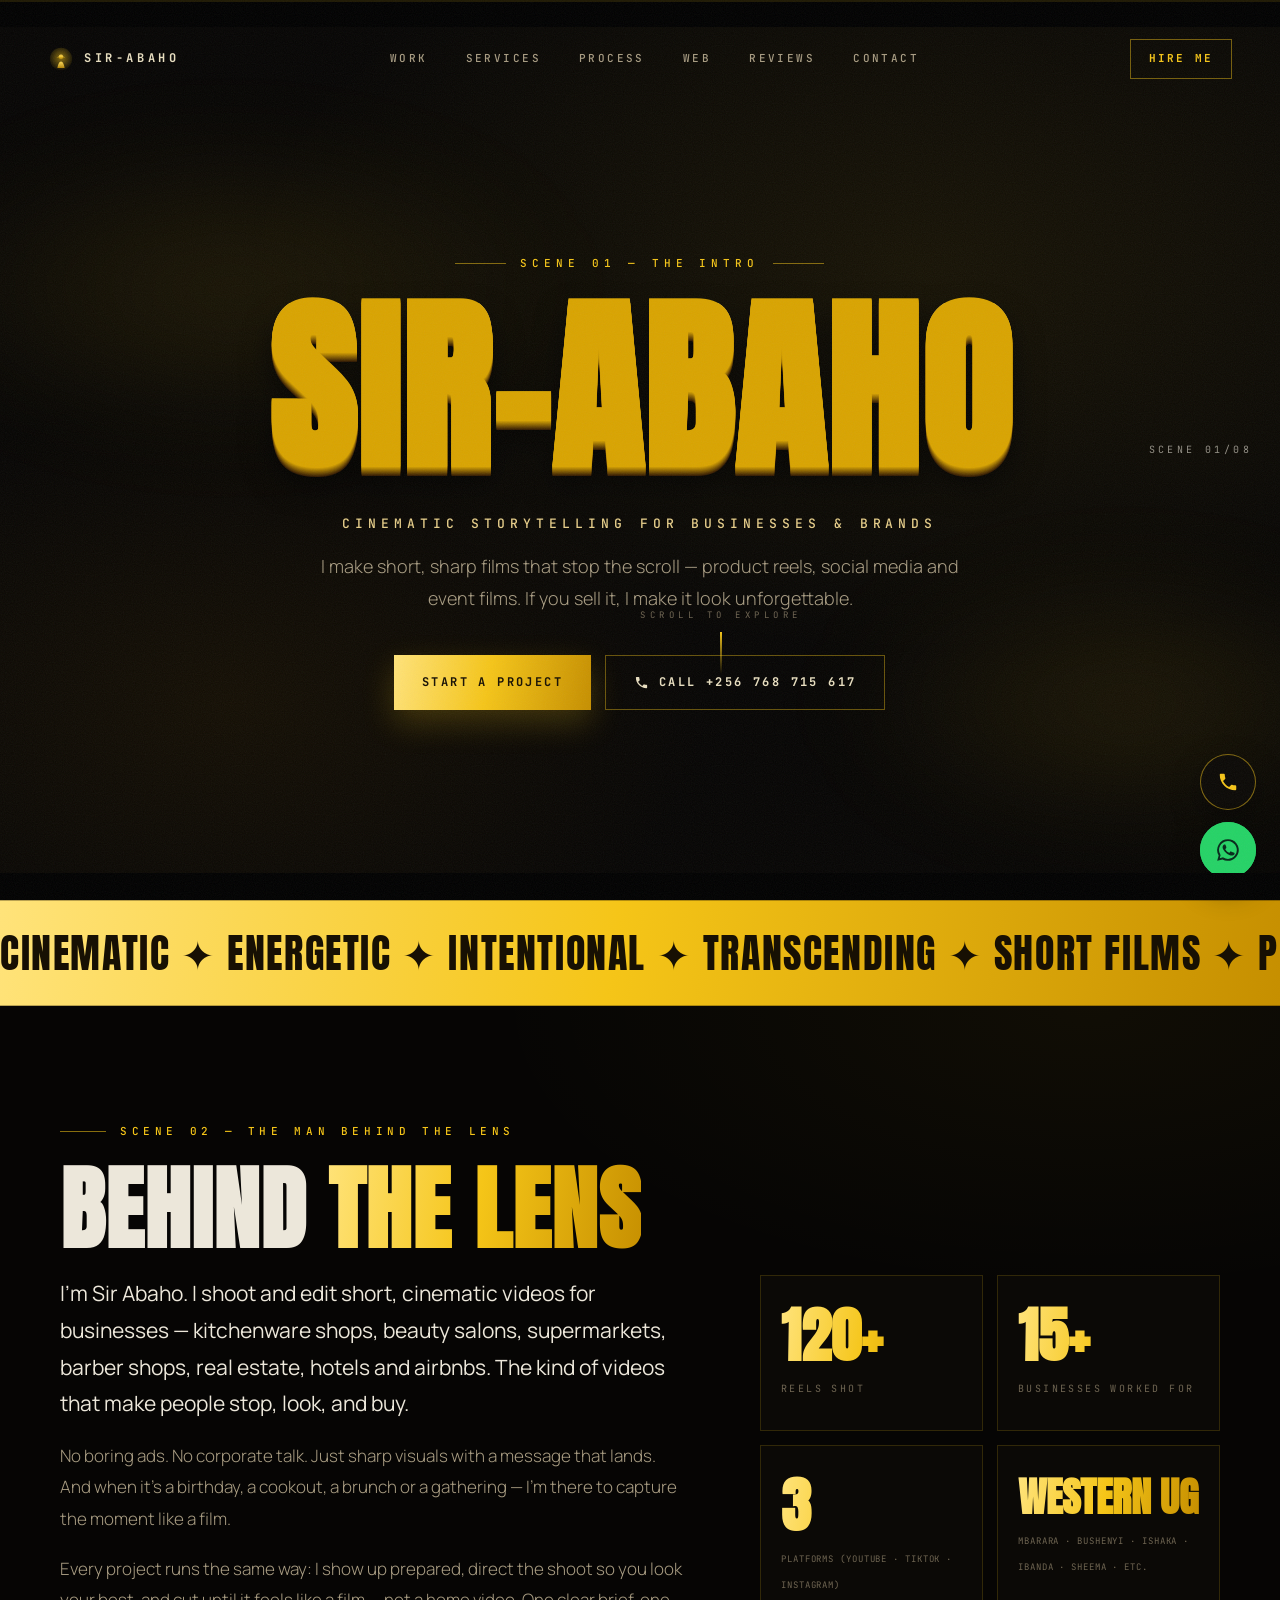
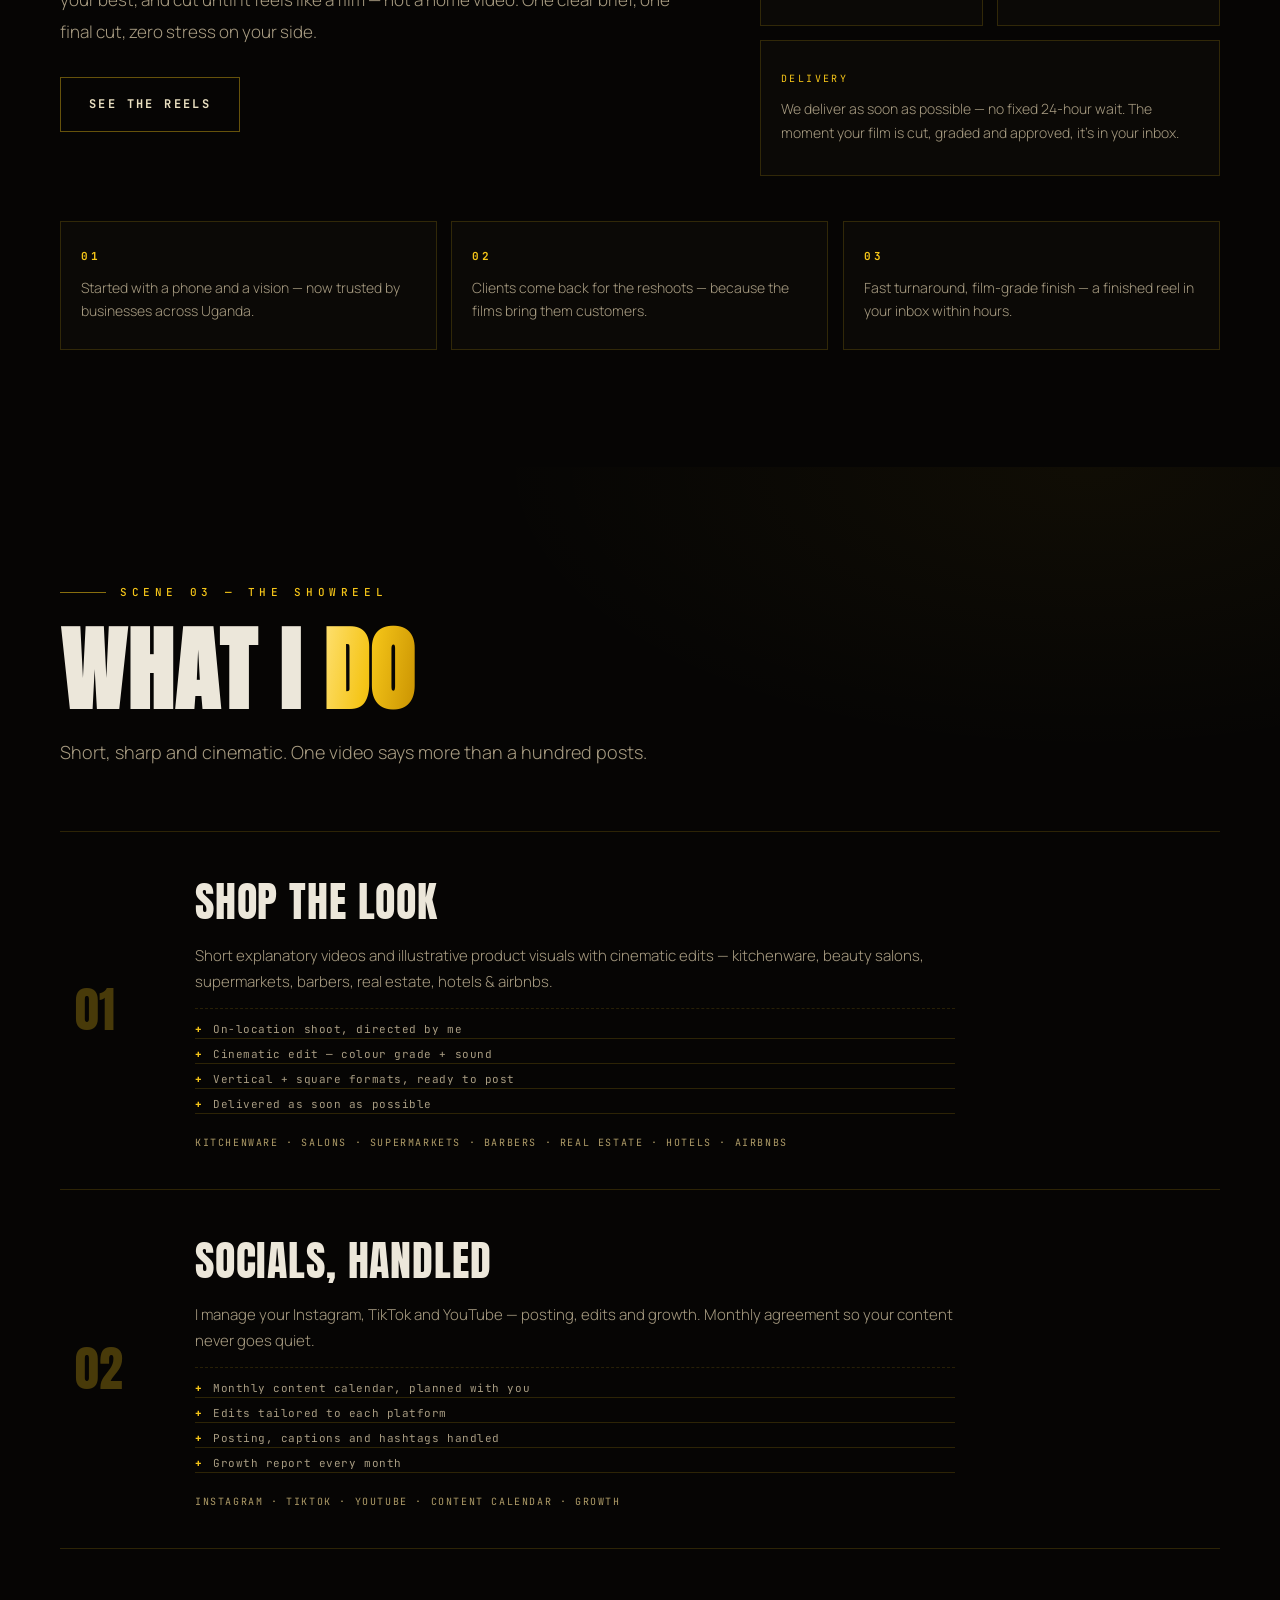
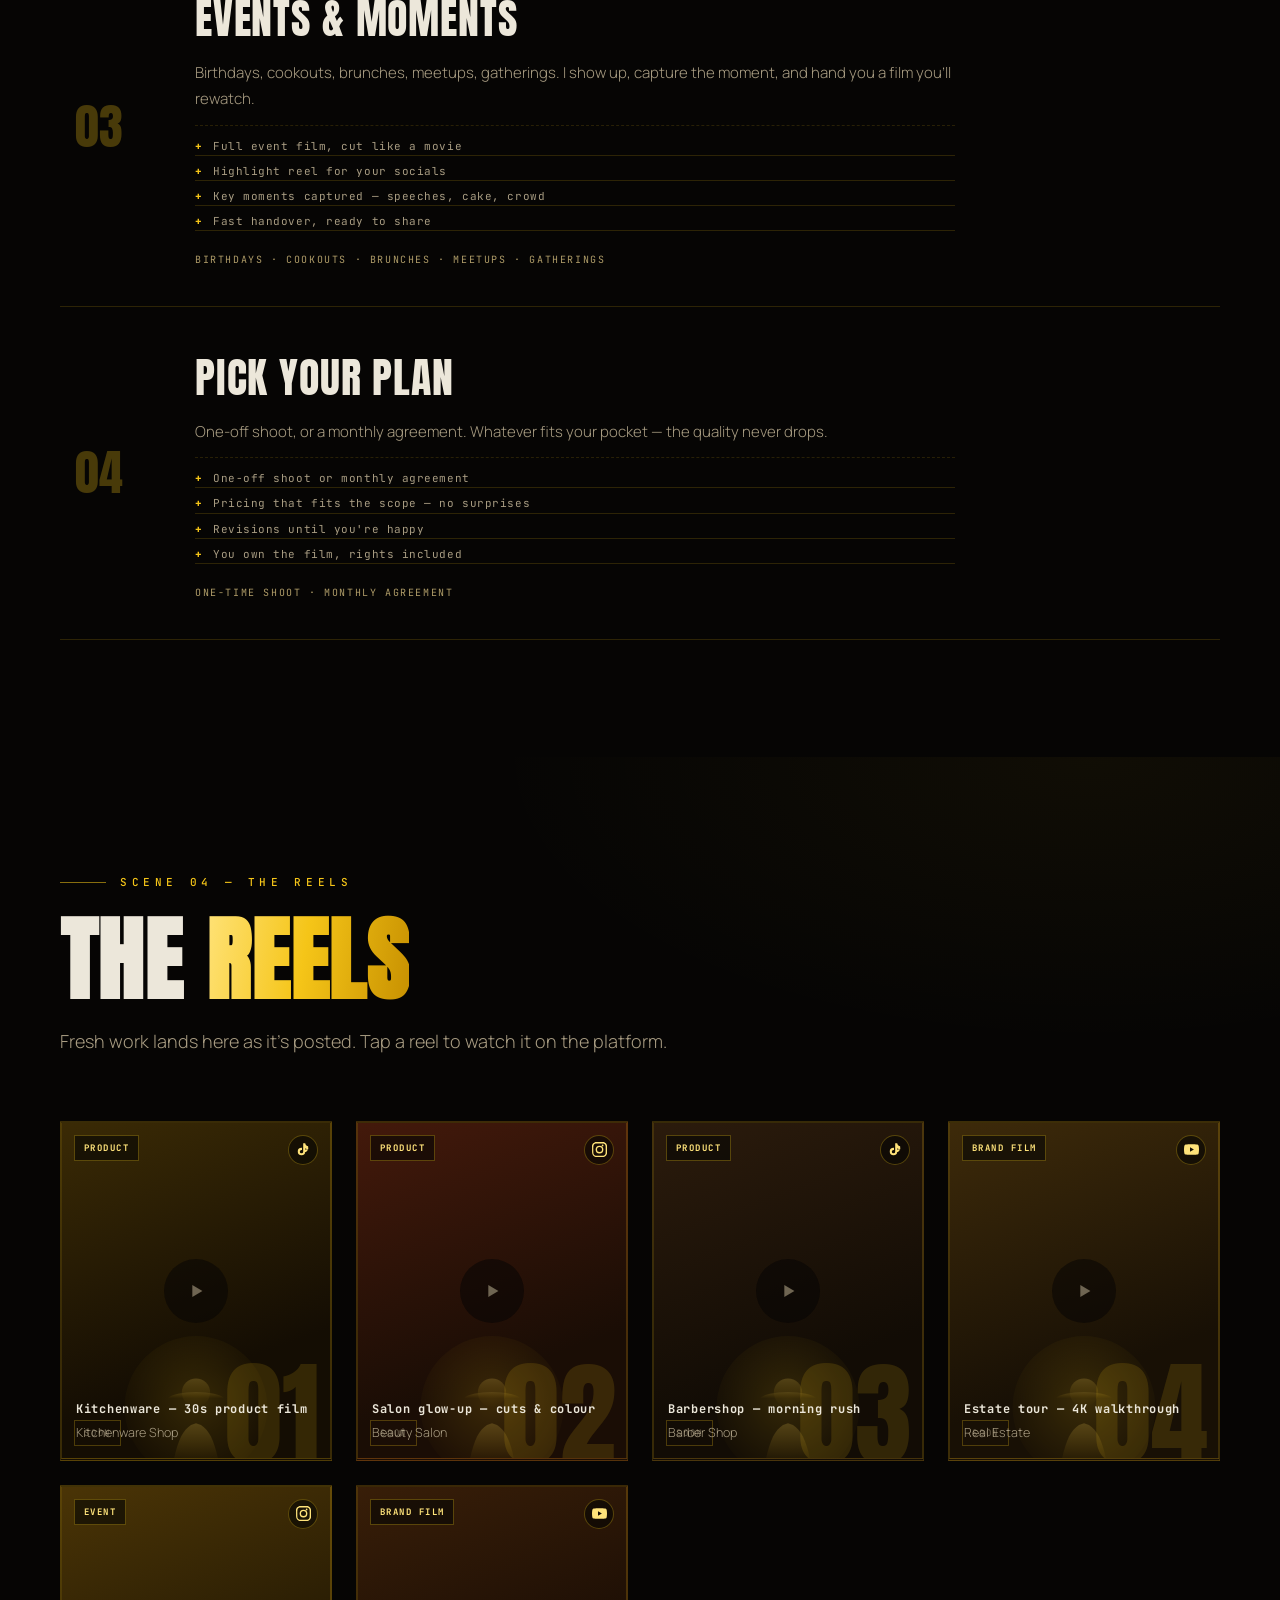
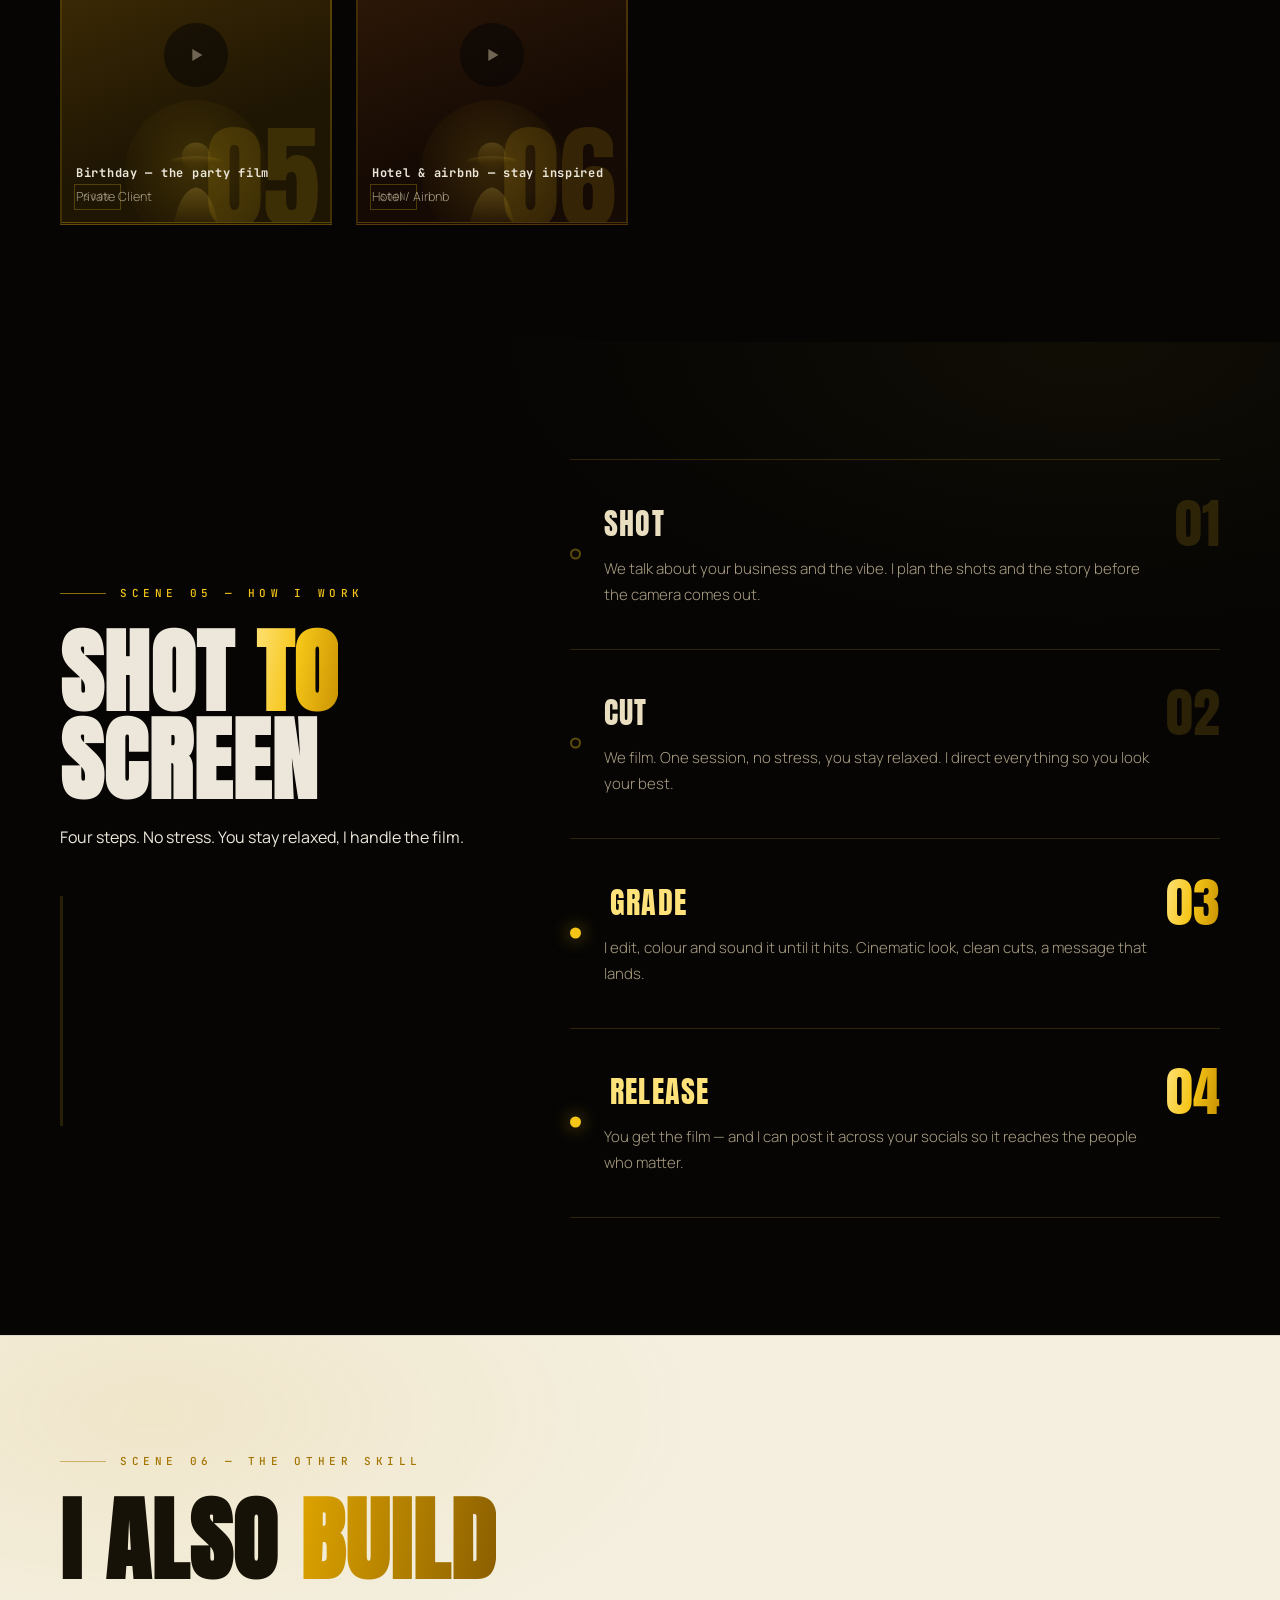
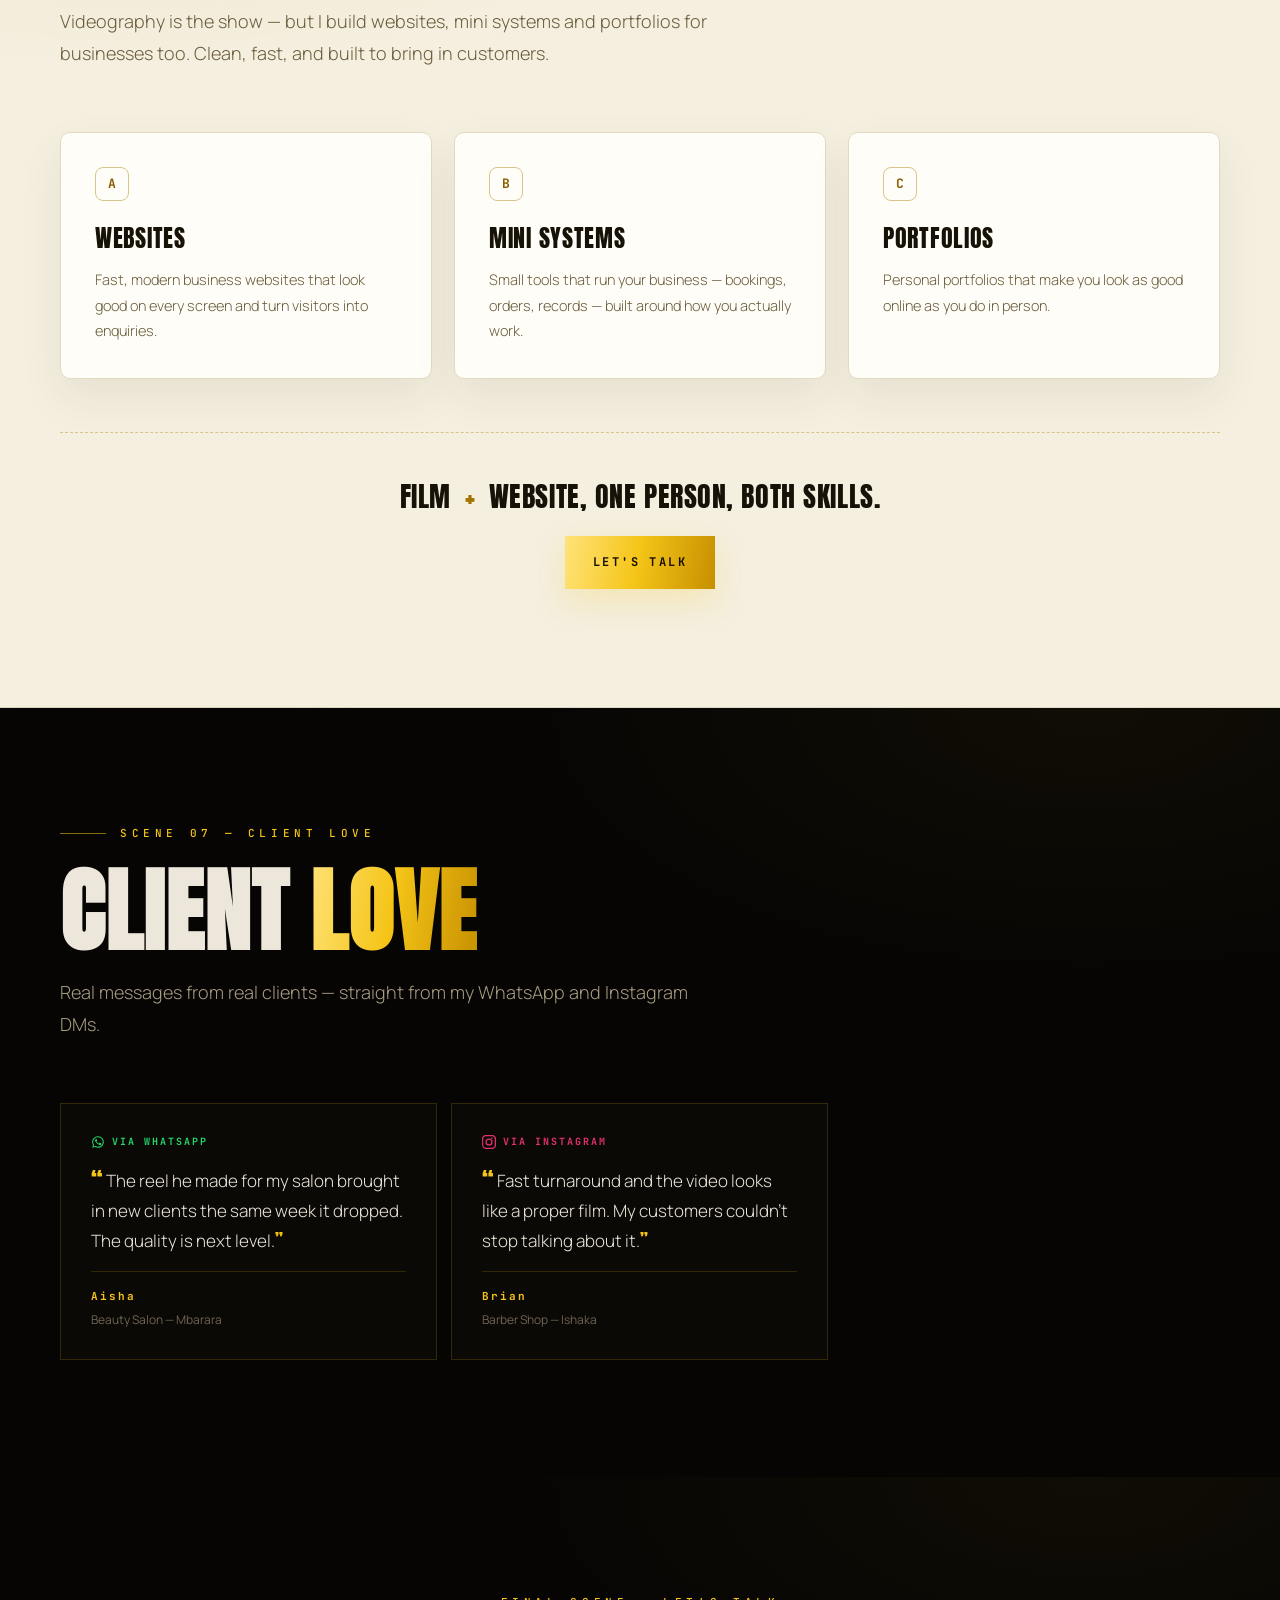
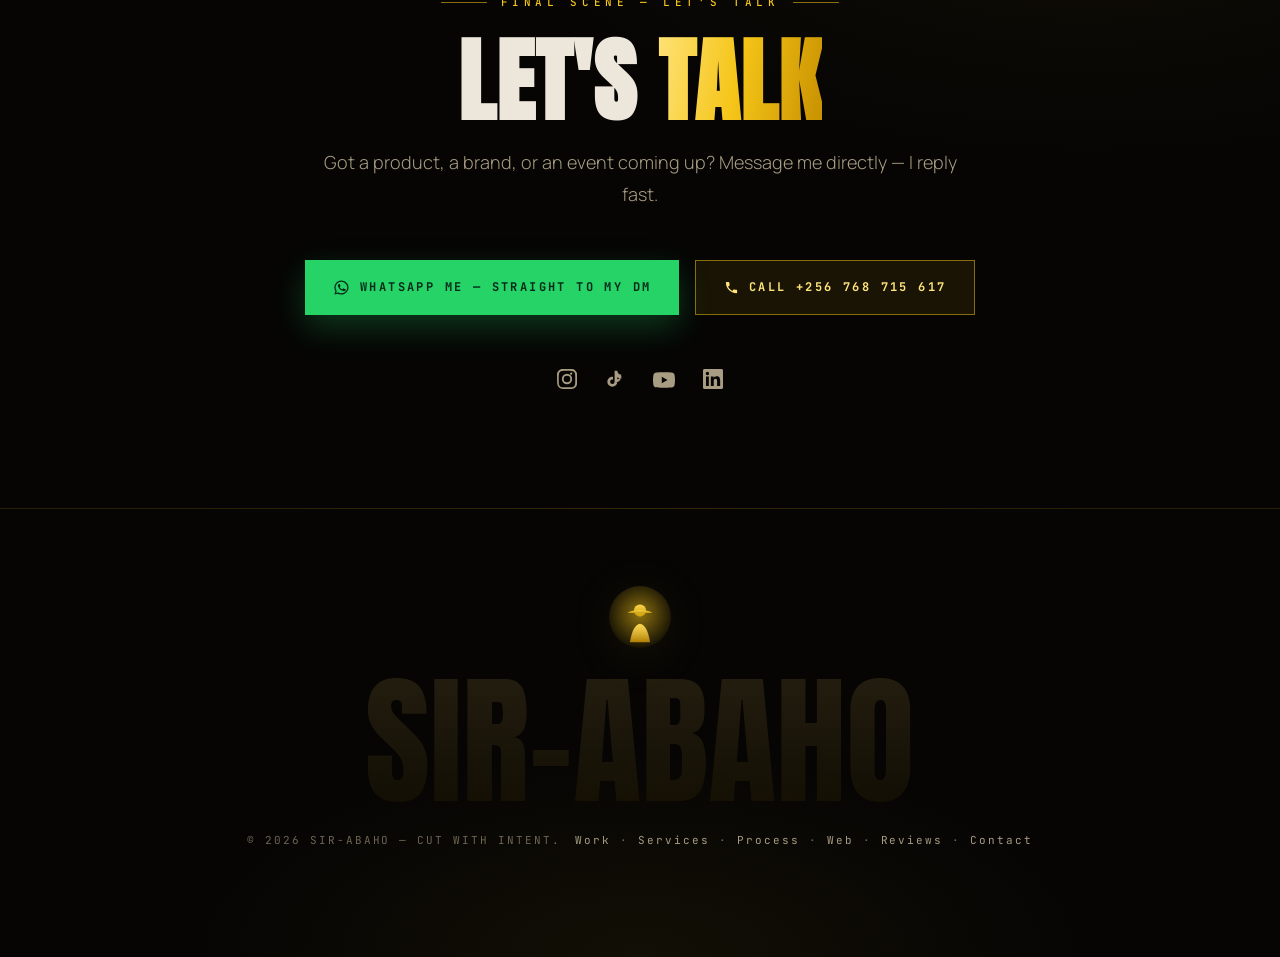
==== index.html @ b6ffa192 "Initial commit: Sir Abaho videographer portfolio" ====
<!DOCTYPE html>
<html lang="en" class="no-js">
<head>
  <meta charset="UTF-8" />
  <meta name="viewport" content="width=device-width, initial-scale=1.0" />
  <title>SIR-ABAHO — Cinematic Videographer</title>
  <meta name="description" content="Sir Abaho — cinematic videographer. Short, sharp films and product reels for businesses, plus event coverage. Instagram, TikTok & YouTube. Uganda." />
  <link rel="icon" href="data:image/svg+xml,%3Csvg xmlns='http://www.w3.org/2000/svg' viewBox='0 0 64 64'%3E%3Cdefs%3E%3ClinearGradient id='g' x1='0' y1='0' x2='0' y2='1'%3E%3Cstop offset='0' stop-color='%23ffe37a'/%3E%3Cstop offset='1' stop-color='%23a37400'/%3E%3C/linearGradient%3E%3CradialGradient id='f' cx='.5' cy='.45' r='.6'%3E%3Cstop offset='0' stop-color='%23f5c518' stop-opacity='.55'/%3E%3Cstop offset='1' stop-color='%23f5c518' stop-opacity='0'/%3E%3C/radialGradient%3E%3C/defs%3E%3Crect width='64' height='64' fill='%23060504'/%3E%3Cg transform='scale(.32)'%3E%3Cg fill='url(%23g)'%3E%3Cpath d='M72 170c5-28 11-42 22-49l6-2 6 2c11 7 17 21 22 49z'/%3E%3Ccircle cx='100' cy='82' r='17'/%3E%3Cpath d='M66 89a35 10 0 0 1 68 0z'/%3E%3C/g%3E%3Ccircle cx='100' cy='100' r='86' fill='url(%23f)'/%3E%3Ctext x='100' y='150' text-anchor='middle' font-family='JetBrains Mono, monospace' font-size='17' letter-spacing='4' fill='%23f5c518'%3ESA%3C/text%3E%3C/g%3E%3C/svg%3E" />

  <!-- Fonts: Anton (display) · Manrope (body) · JetBrains Mono (slate labels) -->
  <link rel="preconnect" href="https://fonts.googleapis.com" />
  <link rel="preconnect" href="https://fonts.gstatic.com" crossorigin />
  <link href="https://fonts.googleapis.com/css2?family=Anton&family=JetBrains+Mono:wght@400;500;700&family=Manrope:wght@300;400;500;600;700;800&display=swap" rel="stylesheet" />

  <link rel="stylesheet" href="css/style.css" />
</head>
<body id="top">

  <a class="skip-link" href="#work">Skip to the reels</a>

  <!-- Film grain overlay -->
  <div class="grain" aria-hidden="true"></div>

  <!-- Cinema letterbox -->
  <div class="letterbox letterbox--top" aria-hidden="true"></div>
  <div class="letterbox letterbox--bottom" aria-hidden="true"></div>

  <!-- Scroll progress -->
  <div class="progress" aria-hidden="true"><i></i></div>

  <!-- Scene counter -->
  <div class="scene-counter" aria-hidden="true">SCENE 01/08</div>

  <!-- ============ PRELOADER ============ -->
  <div class="preloader" id="preloader" aria-hidden="true">
    <div class="preloader__mark">
      <!-- FOG CIRCLE mark — figure + fog halo + SA monogram -->
      <svg viewBox="0 0 200 200" width="64" height="64" aria-hidden="true">
        <defs>
          <linearGradient id="pl-g" x1="0" y1="0" x2="0" y2="1">
            <stop offset="0" stop-color="#ffe37a"/><stop offset="1" stop-color="#a37400"/>
          </linearGradient>
          <radialGradient id="pl-f" cx=".5" cy=".45" r=".6">
            <stop offset="0" stop-color="#f5c518" stop-opacity=".55"/><stop offset="1" stop-color="#f5c518" stop-opacity="0"/>
          </radialGradient>
        </defs>
        <g fill="url(#pl-g)">
          <path d="M72 170c5-28 11-42 22-49l6-2 6 2c11 7 17 21 22 49z"/>
          <circle cx="100" cy="82" r="17"/>
          <path d="M66 89a35 10 0 0 1 68 0z"/>
        </g>
        <circle cx="100" cy="100" r="86" fill="url(#pl-f)"/>
        <text x="100" y="150" text-anchor="middle" font-family="JetBrains Mono, monospace" font-size="17" letter-spacing="4" fill="#f5c518">SA</text>
      </svg>
    </div>
    <div class="preloader__name">SIR-ABAHO</div>
    <div class="preloader__count"><span id="preCount">0</span>%</div>
    <div class="preloader__bar"><i></i></div>
  </div>

  <!-- ============ NAV ============ -->
  <header class="nav" id="nav">
    <a class="nav__mark" href="#top" aria-label="Sir Abaho — back to top">
      <svg viewBox="0 0 200 200" width="30" height="30" aria-hidden="true">
        <defs>
          <linearGradient id="nv-g" x1="0" y1="0" x2="0" y2="1">
            <stop offset="0" stop-color="#ffe37a"/><stop offset="1" stop-color="#a37400"/>
          </linearGradient>
          <radialGradient id="nv-f" cx=".5" cy=".45" r=".6">
            <stop offset="0" stop-color="#f5c518" stop-opacity=".55"/><stop offset="1" stop-color="#f5c518" stop-opacity="0"/>
          </radialGradient>
        </defs>
        <g fill="url(#nv-g)">
          <path d="M72 170c5-28 11-42 22-49l6-2 6 2c11 7 17 21 22 49z"/>
          <circle cx="100" cy="82" r="17"/>
          <path d="M66 89a35 10 0 0 1 68 0z"/>
        </g>
        <circle cx="100" cy="100" r="86" fill="url(#nv-f)"/>
      </svg>
      <span>SIR-ABAHO</span>
    </a>
    <nav class="nav__links" aria-label="Primary">
      <a href="#work">Work</a>
      <a href="#services">Services</a>
      <a href="#process">Process</a>
      <a href="#web">Web</a>
      <a href="#reviews">Reviews</a>
      <a href="#contact">Contact</a>
    </nav>
    <a class="nav__cta" href="https://wa.me/256768715617?text=Hey%20Sir%20Abaho!%20I%20saw%20your%20portfolio%20and%20I%27d%20love%20to%20talk%20about%20a%20video%20project." target="_blank" rel="noopener">Hire me</a>
    <button class="nav__burger" id="burger" aria-label="Open menu" aria-expanded="false" aria-controls="mobileMenu">
      <i></i><i></i><i></i>
    </button>
  </header>

  <!-- Mobile menu -->
  <div class="mobile-menu" id="mobileMenu" aria-hidden="true">
    <nav aria-label="Mobile">
      <a href="#work">Work</a>
      <a href="#services">Services</a>
      <a href="#process">Process</a>
      <a href="#web">Web</a>
      <a href="#reviews">Reviews</a>
      <a href="#contact">Contact</a>
    </nav>
    <div class="mobile-menu__actions">
      <a class="btn btn--wa" href="https://wa.me/256768715617?text=Hey%20Sir%20Abaho!%20I%20saw%20your%20portfolio%20and%20I%27d%20love%20to%20talk%20about%20a%20video%20project." target="_blank" rel="noopener">WhatsApp me</a>
      <a class="btn btn--call" href="tel:+256768715617">Call +256 768 715 617</a>
    </div>
  </div>

  <main>

    <!-- ============ HERO ============ -->
    <section class="hero section" id="home" data-scene="01">
      <div class="hero__fog hero__fog--1" aria-hidden="true"></div>
      <div class="hero__fog hero__fog--2" aria-hidden="true"></div>

      <div class="hero__inner">
        <div class="hero__slate reveal">SCENE 01 — THE INTRO</div>
        <div class="hero__stage" id="heroStage">
          <div class="hero__rise">
            <h1 class="hero__title" id="heroTitle" aria-label="SIR-ABAHO">
              <span class="hero__face" data-text="SIR-ABAHO">SIR-ABAHO</span>
            </h1>
          </div>
        </div>
        <p class="hero__tag reveal">CINEMATIC STORYTELLING FOR BUSINESSES &amp; BRANDS</p>
        <p class="hero__sub reveal">I make short, sharp films that stop the scroll — product reels, social media and event films. If you sell it, I make it look unforgettable.</p>
        <div class="hero__cta reveal">
          <a class="btn btn--gold" href="https://wa.me/256768715617?text=Hey%20Sir%20Abaho!%20I%20saw%20your%20portfolio%20and%20I%27d%20love%20to%20talk%20about%20a%20video%20project." target="_blank" rel="noopener">Start a project</a>
          <a class="btn btn--ghost" href="tel:+256768715617">
            <svg viewBox="0 0 24 24" width="15" height="15" aria-hidden="true"><path fill="currentColor" d="M6.6 10.8c1.4 2.8 3.8 5.1 6.6 6.6l2.2-2.2c.3-.3.7-.4 1-.2 1.1.4 2.3.6 3.6.6.6 0 1 .4 1 1V20c0 .6-.4 1-1 1C10.6 21 3 13.4 3 4c0-.6.4-1 1-1h3.5c.6 0 1 .4 1 1 0 1.2.2 2.4.6 3.6.1.3 0 .7-.2 1z"/></svg>
            Call +256 768 715 617
          </a>
        </div>
        <div class="hero__scroll reveal" aria-hidden="true">
          <span>SCROLL TO EXPLORE</span><i></i>
        </div>
      </div>
    </section>

    <!-- ============ MARQUEE ============ -->
    <div class="marquee" aria-hidden="true">
      <div class="marquee__track">
        <span>CINEMATIC&nbsp;✦&nbsp;ENERGETIC&nbsp;✦&nbsp;INTENTIONAL&nbsp;✦&nbsp;TRANSCENDING&nbsp;✦&nbsp;SHORT&nbsp;FILMS&nbsp;✦&nbsp;PRODUCT&nbsp;REELS&nbsp;✦&nbsp;EVENT&nbsp;COVERAGE&nbsp;✦&nbsp;</span>
        <span>CINEMATIC&nbsp;✦&nbsp;ENERGETIC&nbsp;✦&nbsp;INTENTIONAL&nbsp;✦&nbsp;TRANSCENDING&nbsp;✦&nbsp;SHORT&nbsp;FILMS&nbsp;✦&nbsp;PRODUCT&nbsp;REELS&nbsp;✦&nbsp;EVENT&nbsp;COVERAGE&nbsp;✦&nbsp;</span>
      </div>
    </div>

    <!-- ============ ABOUT ============ -->
    <section class="about section" id="about" data-scene="02">
      <div class="wrap">
        <div class="section__meta reveal">SCENE 02 — THE MAN BEHIND THE LENS</div>
        <h2 class="section__title reveal">BEHIND <span class="grad">THE LENS</span></h2>
        <div class="about__grid">
          <div class="about__copy">
            <p class="reveal">I'm Sir Abaho. I shoot and edit short, cinematic videos for businesses — kitchenware shops, beauty salons, supermarkets, barber shops, real estate, hotels and airbnbs. The kind of videos that make people stop, look, and buy.</p>
            <p class="reveal">No boring ads. No corporate talk. Just sharp visuals with a message that lands. And when it's a birthday, a cookout, a brunch or a gathering — I'm there to capture the moment like a film.</p>
            <p class="reveal">Every project runs the same way: I show up prepared, direct the shoot so you look your best, and cut until it feels like a film — not a home video. One clear brief, one final cut, zero stress on your side.</p>
            <a class="btn btn--ghost reveal" href="#work">See the reels</a>
          </div>
          <div class="about__stats" id="statGrid"></div>
        </div>
        <!-- ACHIEVEMENTS — swap the text below for real numbers when you have them (views, years, cities, repeat clients). -->
        <ul class="about__milestones">
          <li class="reveal"><b>01</b><p>Started with a phone and a vision — now trusted by businesses across Uganda.</p></li>
          <li class="reveal"><b>02</b><p>Clients come back for the reshoots — because the films bring them customers.</p></li>
          <li class="reveal"><b>03</b><p>Fast turnaround, film-grade finish — a finished reel in your inbox within hours.</p></li>
        </ul>
      </div>
    </section>

    <!-- ============ SERVICES ============ -->
    <section class="services section" id="services" data-scene="03">
      <div class="wrap">
        <div class="section__meta reveal">SCENE 03 — THE SHOWREEL</div>
        <h2 class="section__title reveal">WHAT I <span class="grad">DO</span></h2>
        <p class="section__lead reveal">Short, sharp and cinematic. One video says more than a hundred posts.</p>

        <ol class="services__list">
          <li class="reveal">
            <a href="#work">
              <span class="svc__num">01</span>
              <div class="svc__body">
                <h3>SHOP THE LOOK</h3>
                <p>Short explanatory videos and illustrative product visuals with cinematic edits — kitchenware, beauty salons, supermarkets, barbers, real estate, hotels &amp; airbnbs.</p>
                <ul class="svc__list">
                  <li>On-location shoot, directed by me</li>
                  <li>Cinematic edit — colour grade + sound</li>
                  <li>Vertical + square formats, ready to post</li>
                  <li>Delivered as soon as possible</li>
                </ul>
                <span class="svc__tags">KITCHENWARE · SALONS · SUPERMARKETS · BARBERS · REAL ESTATE · HOTELS · AIRBNBS</span>
              </div>
              <span class="svc__arrow" aria-hidden="true">→</span>
            </a>
          </li>
          <li class="reveal">
            <a href="#contact">
              <span class="svc__num">02</span>
              <div class="svc__body">
                <h3>SOCIALS, HANDLED</h3>
                <p>I manage your Instagram, TikTok and YouTube — posting, edits and growth. Monthly agreement so your content never goes quiet.</p>
                <ul class="svc__list">
                  <li>Monthly content calendar, planned with you</li>
                  <li>Edits tailored to each platform</li>
                  <li>Posting, captions and hashtags handled</li>
                  <li>Growth report every month</li>
                </ul>
                <span class="svc__tags">INSTAGRAM · TIKTOK · YOUTUBE · CONTENT CALENDAR · GROWTH</span>
              </div>
              <span class="svc__arrow" aria-hidden="true">→</span>
            </a>
          </li>
          <li class="reveal">
            <a href="#contact">
              <span class="svc__num">03</span>
              <div class="svc__body">
                <h3>EVENTS &amp; MOMENTS</h3>
                <p>Birthdays, cookouts, brunches, meetups, gatherings. I show up, capture the moment, and hand you a film you'll rewatch.</p>
                <ul class="svc__list">
                  <li>Full event film, cut like a movie</li>
                  <li>Highlight reel for your socials</li>
                  <li>Key moments captured — speeches, cake, crowd</li>
                  <li>Fast handover, ready to share</li>
                </ul>
                <span class="svc__tags">BIRTHDAYS · COOKOUTS · BRUNCHES · MEETUPS · GATHERINGS</span>
              </div>
              <span class="svc__arrow" aria-hidden="true">→</span>
            </a>
          </li>
          <li class="reveal">
            <a href="#contact">
              <span class="svc__num">04</span>
              <div class="svc__body">
                <h3>PICK YOUR PLAN</h3>
                <p>One-off shoot, or a monthly agreement. Whatever fits your pocket — the quality never drops.</p>
                <ul class="svc__list">
                  <li>One-off shoot or monthly agreement</li>
                  <li>Pricing that fits the scope — no surprises</li>
                  <li>Revisions until you're happy</li>
                  <li>You own the film, rights included</li>
                </ul>
                <span class="svc__tags">ONE-TIME SHOOT · MONTHLY AGREEMENT</span>
              </div>
              <span class="svc__arrow" aria-hidden="true">→</span>
            </a>
          </li>
        </ol>
      </div>
    </section>

    <!-- ============ WORK ============ -->
    <section class="work section" id="work" data-scene="04">
      <div class="wrap">
        <div class="section__meta reveal">SCENE 04 — THE REELS</div>
        <h2 class="section__title reveal">THE <span class="grad">REELS</span></h2>
        <p class="section__lead reveal">Fresh work lands here as it's posted. Tap a reel to watch it on the platform.</p>
        <div class="work__grid" id="reelGrid" aria-live="polite"></div>
      </div>
    </section>

    <!-- ============ PROCESS ============ -->
    <section class="process section" id="process" data-scene="05">
      <div class="wrap process__grid">
        <div class="process__sticky">
          <div class="section__meta reveal">SCENE 05 — HOW I WORK</div>
          <h2 class="section__title reveal">SHOT <span class="grad">TO</span> SCREEN</h2>
          <p class="reveal">Four steps. No stress. You stay relaxed, I handle the film.</p>
          <div class="process__line" aria-hidden="true"><i id="processFill"></i></div>
        </div>
        <ol class="process__stages">
          <li class="stage reveal" data-stage="1">
            <span class="stage__num">01</span>
            <h3>SHOT</h3>
            <p>We talk about your business and the vibe. I plan the shots and the story before the camera comes out.</p>
          </li>
          <li class="stage reveal" data-stage="2">
            <span class="stage__num">02</span>
            <h3>CUT</h3>
            <p>We film. One session, no stress, you stay relaxed. I direct everything so you look your best.</p>
          </li>
          <li class="stage reveal" data-stage="3">
            <span class="stage__num">03</span>
            <h3>GRADE</h3>
            <p>I edit, colour and sound it until it hits. Cinematic look, clean cuts, a message that lands.</p>
          </li>
          <li class="stage reveal" data-stage="4">
            <span class="stage__num">04</span>
            <h3>RELEASE</h3>
            <p>You get the film — and I can post it across your socials so it reaches the people who matter.</p>
          </li>
        </ol>
      </div>
    </section>

    <!-- ============ WEB / SOFTWARE ============ -->
    <section class="web section" id="web" data-scene="06">
      <div class="wrap">
        <div class="section__meta reveal">SCENE 06 — THE OTHER SKILL</div>
        <h2 class="section__title reveal">I ALSO <span class="grad">BUILD</span></h2>
        <p class="section__lead reveal">Videography is the show — but I build websites, mini systems and portfolios for businesses too. Clean, fast, and built to bring in customers.</p>
        <div class="web__grid">
          <article class="web__card reveal">
            <span class="web__num">A</span>
            <h3>WEBSITES</h3>
            <p>Fast, modern business websites that look good on every screen and turn visitors into enquiries.</p>
          </article>
          <article class="web__card reveal">
            <span class="web__num">B</span>
            <h3>MINI SYSTEMS</h3>
            <p>Small tools that run your business — bookings, orders, records — built around how you actually work.</p>
          </article>
          <article class="web__card reveal">
            <span class="web__num">C</span>
            <h3>PORTFOLIOS</h3>
            <p>Personal portfolios that make you look as good online as you do in person.</p>
          </article>
        </div>
        <div class="web__cta reveal">
          <p>Film <span aria-hidden="true">+</span> website, one person, both skills.</p>
          <a class="btn btn--gold" href="https://wa.me/256768715617?text=Hey%20Sir%20Abaho!%20I%20want%20to%20talk%20about%20a%20website%20project." target="_blank" rel="noopener">Let's talk</a>
        </div>
      </div>
    </section>


    <!-- ============ REVIEWS ============ -->
    <section class="reviews section" id="reviews" data-scene="07">
      <div class="wrap">
        <div class="section__meta reveal">SCENE 07 — CLIENT LOVE</div>
        <h2 class="section__title reveal">CLIENT <span class="grad">LOVE</span></h2>
        <p class="section__lead reveal">Real messages from real clients — straight from my WhatsApp and Instagram DMs.</p>
        <div class="reviews__grid" id="reviewGrid" aria-live="polite"></div>
      </div>
    </section>

    <!-- ============ CONTACT ============ -->
    <section class="contact section" id="contact" data-scene="08">
      <div class="wrap contact__inner">
        <div class="section__meta reveal">FINAL SCENE — LET'S TALK</div>
        <h2 class="section__title reveal">LET'S <span class="grad">TALK</span></h2>
        <p class="section__lead reveal">Got a product, a brand, or an event coming up? Message me directly — I reply fast.</p>
        <div class="contact__actions reveal">
          <a class="btn btn--wa" href="https://wa.me/256768715617?text=Hey%20Sir%20Abaho!%20I%20saw%20your%20portfolio%20and%20I%27d%20love%20to%20talk%20about%20a%20video%20project." target="_blank" rel="noopener">
            <svg viewBox="0 0 24 24" width="17" height="17" aria-hidden="true"><path fill="currentColor" d="M12 2a10 10 0 0 0-8.6 15.1L2 22l5-1.3A10 10 0 1 0 12 2m0 18.2c-1.5 0-3-.4-4.3-1.2l-.3-.2-3 .8.8-2.9-.2-.3A8.2 8.2 0 1 1 12 20.2m4.6-6.1c-.3-.1-1.5-.7-1.7-.8-.2-.1-.4-.1-.6.1-.2.3-.6.8-.8 1-.1.2-.3.2-.5.1a6.7 6.7 0 0 1-3.4-3c-.3-.4 0-.5.2-.7l.4-.5c.1-.2.2-.3.3-.5v-.5c0-.1-.6-1.4-.8-1.9-.2-.5-.4-.4-.6-.4h-.5c-.2 0-.5.1-.7.3-.2.3-.9.9-.9 2.2s1 2.5 1.1 2.7c.1.2 1.9 3 4.7 4.2.7.3 1.2.5 1.6.6.7.2 1.3.2 1.8.1.6-.1 1.5-.6 1.7-1.2.2-.6.2-1.1.2-1.2l-.5-.2z"/></svg>
            WhatsApp me — straight to my DM
          </a>
          <a class="btn btn--call" href="tel:+256768715617">
            <svg viewBox="0 0 24 24" width="15" height="15" aria-hidden="true"><path fill="currentColor" d="M6.6 10.8c1.4 2.8 3.8 5.1 6.6 6.6l2.2-2.2c.3-.3.7-.4 1-.2 1.1.4 2.3.6 3.6.6.6 0 1 .4 1 1V20c0 .6-.4 1-1 1C10.6 21 3 13.4 3 4c0-.6.4-1 1-1h3.5c.6 0 1 .4 1 1 0 1.2.2 2.4.6 3.6.1.3 0 .7-.2 1z"/></svg>
            Call +256 768 715 617
          </a>
        </div>
        <div class="contact__socials reveal">
          <!-- SOCIAL LINKS: replace each href="#" with your profile URL, e.g. href="https://instagram.com/yourhandle" -->
          <a href="#" aria-label="Instagram" target="_blank" rel="noopener"><svg viewBox="0 0 24 24" width="20" height="20" aria-hidden="true"><path fill="currentColor" d="M12 2.2c3.2 0 3.6 0 4.9.1 1.2.1 1.8.2 2.2.4.6.2 1 .5 1.4.9.4.4.7.8.9 1.4.2.4.4 1 .4 2.2.1 1.3.1 1.7.1 4.9s0 3.6-.1 4.9c-.1 1.2-.2 1.8-.4 2.2-.2.6-.5 1-.9 1.4-.4.4-.8.7-1.4.9-.4.2-1 .4-2.2.4-1.3.1-1.7.1-4.9.1s-3.6 0-4.9-.1c-1.2-.1-1.8-.2-2.2-.4-.6-.2-1-.5-1.4-.9-.4-.4-.7-.8-.9-1.4-.2-.4-.4-1-.4-2.2-.1-1.3-.1-1.7-.1-4.9s0-3.6.1-4.9c.1-1.2.2-1.8.4-2.2.2-.6.5-1 .9-1.4.4-.4.8-.7 1.4-.9.4-.2 1-.4 2.2-.4 1.3-.1 1.7-.1 4.9-.1m0-2.2C8.7 0 8.3 0 7 .1 5.8.1 4.9.3 4.1.6c-.8.3-1.5.8-2.2 1.5C1.2 2.8.7 3.5.4 4.3.1 5.1-.1 6 0 7.2.1 8.5.1 8.9.1 12s0 3.5.1 4.8c.1 1.2.3 2.1.6 2.9.3.8.8 1.5 1.5 2.2.7.7 1.4 1.2 2.2 1.5.8.3 1.7.5 2.9.6 1.3.1 1.7.1 4.8.1s3.5 0 4.8-.1c1.2-.1 2.1-.3 2.9-.6.8-.3 1.5-.8 2.2-1.5.7-.7 1.2-1.4 1.5-2.2.3-.8.5-1.7.6-2.9.1-1.3.1-1.7.1-4.8s0-3.5-.1-4.8c-.1-1.2-.3-2.1-.6-2.9-.3-.8-.8-1.5-1.5-2.2C21.2 1.2 20.5.7 19.7.4c-.8-.3-1.7-.5-2.9-.6C15.5.1 15.1 0 12 0m0 5.8a6.2 6.2 0 1 0 0 12.4 6.2 6.2 0 0 0 0-12.4m0 10.2a4 4 0 1 1 0-8 4 4 0 0 1 0 8m6.4-10.5a1.4 1.4 0 1 1-2.8 0 1.4 1.4 0 0 1 2.8 0"/></svg></a>
          <a href="#" aria-label="TikTok" target="_blank" rel="noopener"><svg viewBox="0 0 24 24" width="20" height="20" aria-hidden="true"><path fill="currentColor" d="M19.6 6.7a4.8 4.8 0 0 1-3.4-1.4 4.8 4.8 0 0 1-1.4-3.3h-3.3v13.4a2.7 2.7 0 1 1-2.7-2.7c.3 0 .5 0 .8.1V9.3a6 6 0 0 0-.8-.1 6 6 0 1 0 6 6V9.9a7.9 7.9 0 0 0 4.8 1.6V8.2c-.6 0-1.3-.1-1.9-.4v3.4a7.9 7.9 0 0 1-4.8 1.6 5.9 5.9 0 0 1-1.2-.1v3.4c.4.1.8.1 1.2.1a6 6 0 0 0 6-6c0-.3 0-.6-.1-.9z"/></svg></a>
          <a href="#" aria-label="YouTube" target="_blank" rel="noopener"><svg viewBox="0 0 24 24" width="22" height="22" aria-hidden="true"><path fill="currentColor" d="M23.5 6.2a3 3 0 0 0-2.1-2.2C19.5 3.5 12 3.5 12 3.5s-7.5 0-9.4.5A3 3 0 0 0 .5 6.2 31.4 31.4 0 0 0 0 12c0 1.9.2 3.9.5 5.8a3 3 0 0 0 2.1 2.2c1.9.5 9.4.5 9.4.5s7.5 0 9.4-.5a3 3 0 0 0 2.1-2.2c.3-1.9.5-3.9.5-5.8s-.2-3.9-.5-5.8M9.6 15.6V8.4L15.8 12z"/></svg></a>
          <a href="#" aria-label="LinkedIn" target="_blank" rel="noopener"><svg viewBox="0 0 24 24" width="20" height="20" aria-hidden="true"><path fill="currentColor" d="M20.4 20.4h-3.5v-5.6c0-1.3 0-3-1.9-3-1.9 0-2.1 1.4-2.1 2.9v5.7H9.4V9h3.4v1.6h.1c.5-.9 1.6-1.9 3.4-1.9 3.6 0 4.3 2.4 4.3 5.5v6.2zM5.3 7.4a2 2 0 1 1 0-4.1 2 2 0 0 1 0 4.1zm1.7 13H3.6V9h3.4v11.4zM22.2 0H1.8C.8 0 0 .8 0 1.7v20.5c0 1 .8 1.8 1.8 1.8h20.4c1 0 1.8-.8 1.8-1.8V1.7c0-.9-.8-1.7-1.8-1.7z"/></svg></a>
        </div>
      </div>
    </section>

    <!-- ============ FOOTER ============ -->
    <footer class="footer">
      <div class="footer__mark" aria-hidden="true">
      <svg viewBox="0 0 200 200">
        <defs>
          <linearGradient id="ft-g" x1="0" y1="0" x2="0" y2="1">
            <stop offset="0" stop-color="#ffe37a"/><stop offset="1" stop-color="#a37400"/>
          </linearGradient>
          <radialGradient id="ft-f" cx=".5" cy=".45" r=".6">
            <stop offset="0" stop-color="#f5c518" stop-opacity=".55"/><stop offset="1" stop-color="#f5c518" stop-opacity="0"/>
          </radialGradient>
        </defs>
        <g fill="url(#ft-g)">
          <path d="M72 170c5-28 11-42 22-49l6-2 6 2c11 7 17 21 22 49z"/>
          <circle cx="100" cy="82" r="17"/>
          <path d="M66 89a35 10 0 0 1 68 0z"/>
        </g>
        <circle cx="100" cy="100" r="86" fill="url(#ft-f)"/>
      </svg>
      SIR-ABAHO
    </div>
      <div class="footer__row">
        <span>© <span id="year">2025</span> SIR-ABAHO — CUT WITH INTENT.</span>
        <span class="footer__nav"><a href="#work">Work</a> · <a href="#services">Services</a> · <a href="#process">Process</a> · <a href="#web">Web</a> · <a href="#reviews">Reviews</a> · <a href="#contact">Contact</a></span>
      </div>
    </footer>

  </main>

  <!-- ============ FLOATING BUTTONS ============ -->
  <div class="fab-stack">
    <a class="fab fab--call" href="tel:+256768715617" aria-label="Call Sir Abaho — +256 768 715 617">
      <svg viewBox="0 0 24 24" width="22" height="22" aria-hidden="true"><path fill="currentColor" d="M6.6 10.8c1.4 2.8 3.8 5.1 6.6 6.6l2.2-2.2c.3-.3.7-.4 1-.2 1.1.4 2.3.6 3.6.6.6 0 1 .4 1 1V20c0 .6-.4 1-1 1C10.6 21 3 13.4 3 4c0-.6.4-1 1-1h3.5c.6 0 1 .4 1 1 0 1.2.2 2.4.6 3.6.1.3 0 .7-.2 1z"/></svg>
    </a>
    <a class="fab fab--wa" href="https://wa.me/256768715617?text=Hey%20Sir%20Abaho!%20I%20saw%20your%20portfolio%20and%20I%27d%20love%20to%20talk%20about%20a%20video%20project." target="_blank" rel="noopener" aria-label="Chat on WhatsApp — direct to Sir Abaho's DM">
      <svg viewBox="0 0 24 24" width="26" height="26" aria-hidden="true"><path fill="currentColor" d="M12 2a10 10 0 0 0-8.6 15.1L2 22l5-1.3A10 10 0 1 0 12 2m0 18.2c-1.5 0-3-.4-4.3-1.2l-.3-.2-3 .8.8-2.9-.2-.3A8.2 8.2 0 1 1 12 20.2m4.6-6.1c-.3-.1-1.5-.7-1.7-.8-.2-.1-.4-.1-.6.1-.2.3-.6.8-.8 1-.1.2-.3.2-.5.1a6.7 6.7 0 0 1-3.4-3c-.3-.4 0-.5.2-.7l.4-.5c.1-.2.2-.3.3-.5v-.5c0-.1-.6-1.4-.8-1.9-.2-.5-.4-.4-.6-.4h-.5c-.2 0-.5.1-.7.3-.2.3-.9.9-.9 2.2s1 2.5 1.1 2.7c.1.2 1.9 3 4.7 4.2.7.3 1.2.5 1.6.6.7.2 1.3.2 1.8.1.6-.1 1.5-.6 1.7-1.2.2-.6.2-1.1.2-1.2l-.5-.2z"/></svg>
    </a>
  </div>

  <script src="js/videos.js"></script>
  <script src="js/site-data.js"></script>
  <script src="js/main.js"></script>
</body>
</html>
---- css/style.css ----
/* ============================================================
   SIR-ABAHO — Cinematic Videographer Portfolio
   Dark luxury noir · gold on black · film-grade motion
   ============================================================ */

/* ---------- Tokens ---------- */
:root {
  --black: #060504;          /* page background */
  --ink: #0b0906;            /* cards / panels */
  --ink-2: #120e07;          /* raised panels */
  --text: #ece7da;           /* warm white */
  --muted: #a89c82;          /* secondary text */
  --faint: #6f6552;          /* tertiary text */
  --gold: #f5c518;           /* brand gold */
  --gold-hi: #ffe37a;        /* light gold */
  --gold-lo: #a37400;        /* dark yellow / gold end */
  --line: rgba(245, 197, 24, .16);  /* hairlines */
  --grad-gold: linear-gradient(100deg, #ffe37a 0%, #f5c518 48%, #c68f00 100%);
  --grad-title: linear-gradient(180deg, #ffe37a 0%, #f5c518 50%, #d99e00 72%, #a37400 100%);
  --wa: #25D366;
  --wa-deep: #128C7E;
  --ig: #E1306C;  /* instagram pink */
  --ease: cubic-bezier(.16, 1, .3, 1);
  --font-display: 'Anton', sans-serif;
  --font-body: 'Manrope', sans-serif;
  --font-mono: 'JetBrains Mono', monospace;
  --lb-h: clamp(14px, 3vh, 42px);   /* letterbox height */
  --pad-x: clamp(20px, 5vw, 60px);
  --pad-y: clamp(90px, 13vh, 170px);
}

/* ---------- Reset / base ---------- */
*, *::before, *::after { box-sizing: border-box; margin: 0; padding: 0; }

html { scroll-behavior: smooth; }

body {
  background: var(--black);
  color: var(--text);
  font-family: var(--font-body);
  font-weight: 400;
  line-height: 1.6;
  overflow-x: clip;
  -webkit-font-smoothing: antialiased;
  text-rendering: optimizeLegibility;
}

img, svg { display: block; }
a { color: inherit; text-decoration: none; }
ul, ol { list-style: none; }
button { font: inherit; background: none; border: 0; cursor: pointer; color: inherit; }
body.menu-open { overflow: hidden; }

::selection { background: var(--gold); color: #171003; }

:focus-visible { outline: 2px solid var(--gold); outline-offset: 3px; }

.skip-link {
  position: fixed; top: calc(var(--lb-h) + 10px); left: 12px; z-index: 400;
  background: var(--gold); color: #171003;
  font-family: var(--font-mono); font-size: 11px; letter-spacing: .18em; text-transform: uppercase;
  padding: 10px 16px;
  transform: translateY(-200%);
  transition: transform .3s ease;
}
.skip-link:focus { transform: translateY(0); }

/* ---------- Film grain ---------- */
.grain {
  position: fixed; inset: 0; z-index: 200; pointer-events: none;
  opacity: .07;
  background-image: url("data:image/svg+xml,%3Csvg xmlns='http://www.w3.org/2000/svg' width='240' height='240'%3E%3Cfilter id='n'%3E%3CfeTurbulence type='fractalNoise' baseFrequency='0.9' numOctaves='2' stitchTiles='stitch'/%3E%3C/filter%3E%3Crect width='240' height='240' filter='url(%23n)' opacity='0.9'/%3E%3C/svg%3E");
  background-size: 240px 240px;
}

/* ---------- Letterbox ---------- */
.letterbox {
  position: fixed; left: 0; right: 0; z-index: 150;
  background: #000;
  transition: height .9s var(--ease);
}
.letterbox--top { top: 0; height: var(--lb-h); }
.letterbox--bottom { bottom: 0; height: var(--lb-h); }
body.is-scrolled .letterbox { height: 0; }

/* ---------- Scroll progress ---------- */
.progress {
  position: fixed; top: 0; left: 0; right: 0; z-index: 170; height: 2px;
  background: rgba(245, 197, 24, .12);
}
.progress i {
  display: block; height: 100%; width: 0%;
  background: linear-gradient(90deg, #ffe37a, #f5c518 50%, #c68f00);
  transition: width .18s linear;
}

/* ---------- Scene counter ---------- */
.scene-counter {
  position: fixed; top: 50%; right: clamp(14px, 2.4vw, 28px); z-index: 160;
  transform: translateY(-50%);
  font-family: var(--font-mono); font-size: 10px; letter-spacing: .34em; color: rgba(236, 231, 218, .6);
  transition: top .9s var(--ease), color .3s ease;
}
.scene-counter.is-live { color: var(--gold); }
/* When scrolled the nav owns the top-right corner (Hire me button) —
   move the counter to the bottom-left film-slate slot instead. */
body.is-scrolled .scene-counter {
  top: auto; bottom: clamp(14px, 3vh, 42px);
  right: auto; left: clamp(20px, 5vw, 60px);
  transform: none;
}

/* ---------- Preloader ---------- */
.preloader {
  position: fixed; inset: 0; z-index: 300;
  background: radial-gradient(900px 500px at 50% 38%, rgba(245, 197, 24, .06), transparent 65%), var(--black);
  display: flex; flex-direction: column; align-items: center; justify-content: center; gap: 18px;
  transition: transform 1s var(--ease) .15s;
}
.preloader::after {
  content: ""; position: absolute; left: 0; right: 0; bottom: 0; height: 3px;
  background: var(--grad-gold);
}
.preloader.is-done { transform: translateY(-101%); }
.preloader__mark svg { animation: markBreath 2.6s ease-in-out infinite alternate; }
@keyframes markBreath { from { transform: translateY(-4px) scale(.97); } to { transform: translateY(4px) scale(1.03); } }
.preloader__name {
  font-family: var(--font-mono); font-size: 12px; letter-spacing: .6em; color: var(--gold);
  text-indent: .6em;
}
.preloader__count {
  font-family: var(--font-display); font-size: clamp(60px, 12vw, 110px); line-height: 1;
  background: var(--grad-title); -webkit-background-clip: text; background-clip: text; color: transparent;
}
.preloader__bar { width: clamp(160px, 26vw, 240px); height: 2px; background: rgba(245, 197, 24, .15); overflow: hidden; }
.preloader__bar i { display: block; height: 100%; width: 0%; background: var(--grad-gold); }

/* ---------- Nav ---------- */
.nav {
  position: fixed; top: var(--lb-h); left: 0; right: 0; z-index: 120;
  display: flex; align-items: center; justify-content: space-between; gap: 20px;
  padding: 12px clamp(20px, 4vw, 48px);
  transition: top .9s var(--ease), background .4s ease, box-shadow .4s ease, border-color .4s ease;
  border-bottom: 1px solid transparent;
}
body.is-scrolled .nav {
  top: 0;
  background: rgba(6, 5, 4, .82);
  -webkit-backdrop-filter: blur(14px); backdrop-filter: blur(14px);
  border-bottom-color: rgba(245, 197, 24, .14);
  box-shadow: 0 12px 40px rgba(0, 0, 0, .45);
}
.nav__mark { display: flex; align-items: center; gap: 10px; font-family: var(--font-mono); font-size: 12px; font-weight: 700; letter-spacing: .3em; color: #e9dfc0; }
.nav__mark svg { width: 26px; height: 26px; }
.nav__links { display: flex; gap: clamp(18px, 3vw, 34px); }
.nav__links a {
  position: relative;
  font-family: var(--font-mono); font-size: 11px; font-weight: 500; letter-spacing: .22em; text-transform: uppercase;
  color: var(--muted);
  padding: 6px 2px;
  transition: color .3s ease;
}
.nav__links a::after {
  content: ""; position: absolute; left: 0; bottom: 0; height: 1px; width: 100%;
  background: var(--gold);
  transform: scaleX(0); transform-origin: right;
  transition: transform .4s var(--ease);
}
.nav__links a:hover { color: var(--gold); }
.nav__links a:hover::after { transform: scaleX(1); transform-origin: left; }
.nav__cta {
  font-family: var(--font-mono); font-size: 11px; font-weight: 700; letter-spacing: .2em; text-transform: uppercase;
  color: var(--gold); border: 1px solid rgba(245, 197, 24, .45); padding: 10px 18px;
  transition: background .3s ease, color .3s ease, box-shadow .3s ease;
}
.nav__cta:hover { background: var(--gold); color: #171003; box-shadow: 0 8px 24px rgba(245, 197, 24, .3); }
.nav__burger { display: none; flex-direction: column; gap: 5px; padding: 8px; }
.nav__burger i { width: 22px; height: 2px; background: var(--gold); transition: transform .35s var(--ease), opacity .3s ease; }
.nav__burger.is-open i:nth-child(1) { transform: translateY(7px) rotate(45deg); }
.nav__burger.is-open i:nth-child(2) { opacity: 0; }
.nav__burger.is-open i:nth-child(3) { transform: translateY(-7px) rotate(-45deg); }

/* ---------- Mobile menu ---------- */
.mobile-menu {
  position: fixed; inset: 0; z-index: 110;
  background: rgba(6, 5, 4, .97);
  -webkit-backdrop-filter: blur(16px); backdrop-filter: blur(16px);
  display: flex; flex-direction: column; align-items: center; justify-content: center; gap: 40px;
  opacity: 0; visibility: hidden;
  transition: opacity .45s ease, visibility .45s ease;
}
.mobile-menu.is-open { opacity: 1; visibility: visible; }
.mobile-menu nav { display: flex; flex-direction: column; align-items: center; gap: 18px; }
.mobile-menu nav a {
  font-family: var(--font-display); font-size: clamp(38px, 9vw, 60px); text-transform: uppercase;
  color: #e9dfc0; transition: color .3s ease, transform .3s var(--ease);
}
.mobile-menu nav a:hover { color: var(--gold); transform: translateX(6px); }
.mobile-menu__actions { display: flex; flex-direction: column; gap: 14px; width: min(320px, 82vw); }
.mobile-menu__actions .btn { justify-content: center; }

/* ---------- Buttons ---------- */
.btn {
  display: inline-flex; align-items: center; justify-content: center; gap: 10px;
  font-family: var(--font-mono); font-size: 12px; font-weight: 700; letter-spacing: .2em; text-transform: uppercase;
  padding: 17px 28px; border-radius: 0;
  transition: transform .35s var(--ease), box-shadow .35s ease, background .35s ease, color .35s ease, border-color .35s ease;
  will-change: transform;
}
.btn--gold {
  background: var(--grad-gold); color: #171003;
  box-shadow: 0 12px 32px rgba(245, 197, 24, .22);
}
.btn--gold:hover { transform: translateY(-3px); box-shadow: 0 18px 44px rgba(245, 197, 24, .34); }
.btn--ghost { border: 1px solid rgba(245, 197, 24, .4); color: #e9dfc0; }
.btn--ghost:hover { background: rgba(245, 197, 24, .08); border-color: var(--gold); color: var(--gold-hi); transform: translateY(-3px); }
.btn--wa { background: var(--wa); color: #06281a; box-shadow: 0 12px 32px rgba(37, 211, 102, .25); }
.btn--wa:hover { transform: translateY(-3px); box-shadow: 0 18px 44px rgba(37, 211, 102, .38); }
.btn--call { background: rgba(245, 197, 24, .08); border: 1px solid rgba(245, 197, 24, .5); color: var(--gold-hi); }
.btn--call:hover { background: var(--gold); border-color: var(--gold); color: #171003; transform: translateY(-3px); }

/* ============================================================
   HERO
   ============================================================ */
.hero.section {
  position: relative;
  min-height: 100svh;
  display: flex; align-items: center; justify-content: center;
  padding: calc(var(--lb-h) + clamp(80px, 12vh, 130px)) var(--pad-x) 70px;
  overflow: hidden;
  background:
    radial-gradient(1100px 620px at 72% 30%, rgba(245, 197, 24, .07), transparent 62%),
    radial-gradient(800px 500px at 18% 78%, rgba(120, 82, 4, .12), transparent 60%),
    var(--black);
}

/* drifting fog */
.hero__fog {
  position: absolute; border-radius: 50%; pointer-events: none;
  background: radial-gradient(ellipse at center, rgba(245, 197, 24, .10), transparent 65%);
  filter: blur(46px);
}
.hero__fog--1 { width: 60vw; height: 40vh; left: -12%; top: 12%; animation: fogDrift1 22s ease-in-out infinite alternate; }
.hero__fog--2 { width: 52vw; height: 36vh; right: -14%; bottom: 4%; animation: fogDrift2 28s ease-in-out infinite alternate; }
@keyframes fogDrift1 { from { transform: translateX(-6%) translateY(0); } to { transform: translateX(8%) translateY(5%); } }
@keyframes fogDrift2 { from { transform: translateX(6%) translateY(3%); } to { transform: translateX(-8%) translateY(-4%); } }

/* ---------- Hero inner ---------- */
.hero__inner {
  position: relative; z-index: 1;
  display: flex; flex-direction: column; align-items: center; text-align: center;
  max-width: 1150px; margin: 0 auto;
  will-change: opacity, transform;
}

/* slate label */
.hero__slate {
  display: flex; align-items: center; gap: 14px;
  font-family: var(--font-mono); font-size: 11px; font-weight: 500; letter-spacing: .45em; text-transform: uppercase;
  color: var(--gold); margin-bottom: clamp(20px, 3.4vh, 34px);
}
.hero__slate::before, .hero__slate::after { content: ""; width: clamp(26px, 4vw, 52px); height: 1px; background: rgba(245, 197, 24, .5); }

/* 3D title stage */
.hero__stage { perspective: 950px; }

.hero__rise { transform-style: preserve-3d; will-change: transform, opacity, filter; }

.hero__title {
  transform-style: preserve-3d;
  font-family: var(--font-display);
  font-size: clamp(54px, 14.5vw, 186px);
  line-height: .92; letter-spacing: .01em; white-space: nowrap;
  text-transform: uppercase;
  animation: titleFloat 10s ease-in-out infinite alternate;
  will-change: transform;
}
body.is-loaded .hero__rise {
  animation: titleRise 1.6s var(--ease) .12s both;
}
@keyframes titleRise {
  from { transform: rotateX(48deg) translateY(130px) scale(.93); opacity: 0; filter: blur(18px); }
  to   { transform: rotateX(0) translateY(0) scale(1); opacity: 1; filter: blur(0); }
}
@keyframes titleFloat {
  from { transform: rotateX(8deg) rotateY(-9deg); }
  to   { transform: rotateX(8deg) rotateY(-15deg); }
}

/* gold face + 3D extrusion + light sweep */
.hero__face {
  position: relative; display: inline-block; isolation: isolate;
  background-image:
    var(--grad-title),
    linear-gradient(115deg, transparent 38%, rgba(255, 246, 205, .95) 50%, transparent 62%);
  background-size: 100% 100%, 260% 100%;
  background-position: 0 0, 200% 0;
  background-repeat: no-repeat;
  -webkit-background-clip: text; background-clip: text;
  color: transparent;
  animation: titleSweep 1.5s cubic-bezier(.4, 0, .2, 1) 1.15s both;
}
@keyframes titleSweep { to { background-position: 0 0, -100% 0; } }
.hero__face::before {
  content: attr(data-text);
  position: absolute; inset: 0; z-index: -1;
  color: #d9a400;
  text-shadow:
    0 1px 0 #d9a400, 0 2px 0 #c79500, 0 3px 0 #b58600, 0 4px 0 #a37700,
    0 5px 0 #916800, 0 6px 0 #7f5900, 0 7px 0 #6d4a00, 0 8px 0 #5b3b00,
    0 9px 0 #492c00, 0 10px 0 #371d00, 0 18px 30px rgba(0, 0, 0, .7);
}

/* tagline / sub / cta */
.hero__tag {
  margin-top: clamp(26px, 4.5vh, 44px);
  font-family: var(--font-mono); font-size: clamp(10px, 1.4vw, 13px); font-weight: 500;
  letter-spacing: .38em; text-transform: uppercase; color: #e8cf8a;
}
.hero__sub {
  margin-top: 16px; max-width: 640px;
  font-size: clamp(15px, 1.9vw, 18px); font-weight: 300; line-height: 1.75;
  color: var(--muted);
}
.hero__cta { margin-top: clamp(26px, 4.5vh, 42px); display: flex; gap: 14px; flex-wrap: wrap; justify-content: center; }

/* scroll hint */
.hero__scroll {
  position: absolute; bottom: clamp(18px, 4vh, 40px); left: 50%; transform: translateX(-50%);
  display: flex; flex-direction: column; align-items: center; gap: 10px;
  font-family: var(--font-mono); font-size: 9px; letter-spacing: .5em; color: var(--faint);
}
.hero__scroll i {
  width: 2px; height: 42px; background: linear-gradient(180deg, var(--gold), transparent);
  animation: scrollDrop 1.8s var(--ease) infinite;
}
@keyframes scrollDrop { 0% { transform: scaleY(0); transform-origin: top; } 45% { transform: scaleY(1); transform-origin: top; } 55% { transform: scaleY(1); transform-origin: bottom; } 100% { transform: scaleY(0); transform-origin: bottom; } }

/* hero reveal stagger (gated by preloader) */
.hero .reveal { opacity: 0; transform: translateY(26px); transition: opacity .9s ease, transform .9s var(--ease); }
body.is-loaded .hero__inner > .hero__slate { transition-delay: .55s; }
body.is-loaded .hero__inner > .hero__tag { transition-delay: .72s; }
body.is-loaded .hero__inner > .hero__sub { transition-delay: .84s; }
body.is-loaded .hero__inner > .hero__cta { transition-delay: .98s; }
body.is-loaded .hero__inner > .hero__scroll { transition-delay: 1.12s; }
body.is-loaded .hero .reveal { opacity: 1; transform: translateY(0); }

/* ============================================================
   MARQUEE
   ============================================================ */
.marquee {
  position: relative; z-index: 2;
  background: var(--grad-gold);
  border-top: 1px solid rgba(23, 16, 3, .3); border-bottom: 1px solid rgba(23, 16, 3, .3);
  overflow: hidden; padding: clamp(14px, 2.2vh, 22px) 0;
}
.marquee__track { display: flex; width: max-content; animation: marquee 26s linear infinite; }
@keyframes marquee { to { transform: translateX(-50%); } }
.marquee__track span {
  font-family: var(--font-display); font-size: clamp(22px, 3.2vw, 40px); letter-spacing: .04em;
  text-transform: uppercase; color: #171003; white-space: nowrap;
  padding-right: 4px;
}
.marquee__track span i { font-style: normal; color: #7a5a00; padding: 0 14px; }

/* ============================================================
   SECTIONS (shared)
   ============================================================ */
.section {
  position: relative;
  padding: var(--pad-y) var(--pad-x);
  background:
    radial-gradient(1000px 480px at 85% 0%, rgba(245, 197, 24, .045), transparent 60%),
    var(--black);
}
.wrap { max-width: 1240px; margin: 0 auto; }

.section__meta {
  display: flex; align-items: center; gap: 14px;
  font-family: var(--font-mono); font-size: 11px; font-weight: 500; letter-spacing: .42em; text-transform: uppercase;
  color: var(--gold); margin-bottom: clamp(18px, 3vh, 26px);
}
.section__meta::before { content: ""; width: 46px; height: 1px; background: rgba(245, 197, 24, .55); flex: none; }

.section__title {
  font-family: var(--font-display);
  font-size: clamp(44px, 7.2vw, 96px);
  line-height: .95; text-transform: uppercase; letter-spacing: .01em;
  color: var(--text); margin-bottom: clamp(14px, 2.4vh, 22px);
}
.section__title .grad {
  background: var(--grad-gold);
  -webkit-background-clip: text; background-clip: text; color: transparent;
}
.section__lead {
  max-width: 660px; color: var(--muted);
  font-size: clamp(15px, 1.8vw, 18px); font-weight: 300; line-height: 1.75;
  margin-bottom: clamp(42px, 7vh, 76px);
}

/* ---------- Reveal system ---------- */
.reveal {
  opacity: 0; transform: translateY(34px);
  transition: opacity .95s ease, transform .95s var(--ease), filter .95s ease;
  will-change: opacity, transform;
}
.reveal.is-in { opacity: 1; transform: translateY(0); }

/* ---------- Sticker-peel system (removed — sections render flat now) ---------- */
/* The old data-peel sheets + .peel-cursor lived here. See git history if we
   bring the peel back. */

/* stagger helpers */
.about__copy p:nth-of-type(2) { transition-delay: .08s; }
.about__copy .btn { transition-delay: .16s; }
.about__stats .stat:nth-child(1) { transition-delay: .1s; }
.about__stats .stat:nth-child(2) { transition-delay: .18s; }
.about__stats .stat:nth-child(3) { transition-delay: .26s; }
.about__stats .stat:nth-child(4) { transition-delay: .34s; }
.about__stats .stat:nth-child(5) { transition-delay: .42s; }
.services__list li:nth-child(2) { transition-delay: .07s; }
.services__list li:nth-child(3) { transition-delay: .14s; }
.services__list li:nth-child(4) { transition-delay: .21s; }
.process__stages .stage:nth-child(2) { transition-delay: .1s; }
.process__stages .stage:nth-child(3) { transition-delay: .2s; }
.process__stages .stage:nth-child(4) { transition-delay: .3s; }
.web__card:nth-child(2) { transition-delay: .1s; }
.web__card:nth-child(3) { transition-delay: .2s; }

/* ============================================================
   ABOUT
   ============================================================ */
.about__grid {
  display: grid; grid-template-columns: 1.15fr .85fr; gap: clamp(40px, 6vw, 90px);
  align-items: start;
}
.about__copy p { color: var(--muted); font-size: clamp(15px, 1.7vw, 17px); font-weight: 300; line-height: 1.85; margin-bottom: 18px; }
.about__copy p:first-of-type { color: var(--text); font-size: clamp(17px, 2.1vw, 21px); font-weight: 400; line-height: 1.75; }
.about__copy .btn { margin-top: 12px; }
.about__stats { display: grid; grid-template-columns: 1fr 1fr; gap: 14px; }
.stat {
  border: 1px solid var(--line); background: var(--ink); padding: clamp(20px, 2.6vw, 30px) 20px;
  transition: border-color .4s ease, transform .4s var(--ease), box-shadow .4s ease;
}
.stat:hover { border-color: rgba(245, 197, 24, .45); transform: translateY(-4px); box-shadow: 0 16px 40px rgba(0, 0, 0, .35); }
.stat b {
  display: block;
  font-family: var(--font-display); font-size: clamp(38px, 5vw, 60px); line-height: 1;
  background: var(--grad-gold); -webkit-background-clip: text; background-clip: text; color: transparent;
  margin-bottom: 8px;
}
.stat span { font-family: var(--font-mono); font-size: 10px; letter-spacing: .24em; color: var(--faint); }

/* ---------- Stat reactions (film-grade light sweeps) ---------- */
.stat { position: relative; overflow: hidden; }
.stat::before {  /* one-shot sweep on scroll reveal — gated by .is-in */
  content: ""; position: absolute; top: -20%; bottom: -20%; left: 0;
  width: 34%; transform: skewX(-22deg) translateX(-160%);
  background: linear-gradient(105deg, transparent, rgba(245, 197, 24, .13), transparent);
  pointer-events: none;
}
.stat.is-in::before { animation: statSweep .85s var(--ease) var(--sweep-delay, .35s); }
.about__stats .stat:nth-child(1) { --sweep-delay: .3s; }
.about__stats .stat:nth-child(2) { --sweep-delay: .38s; }
.about__stats .stat:nth-child(3) { --sweep-delay: .46s; }
.about__stats .stat:nth-child(4) { --sweep-delay: .54s; }
.about__stats .stat:nth-child(5) { --sweep-delay: .62s; }
@keyframes statSweep { to { transform: skewX(-22deg) translateX(560%); } }
.stat::after {  /* hover sweep — re-triggers every hover, reel-style */
  content: ""; position: absolute; top: -20%; bottom: -20%; left: 0;
  width: 34%; transform: skewX(-22deg) translateX(-160%);
  background: linear-gradient(105deg, transparent, rgba(245, 197, 24, .15), transparent);
  pointer-events: none;
  transition: transform .9s var(--ease);
}
.stat:hover::after { transform: skewX(-22deg) translateX(560%); }
.stat b { transition: transform .5s var(--ease), filter .5s ease; }
.stat:hover b { transform: translateY(-4px) scale(1.05); filter: drop-shadow(0 8px 22px rgba(245, 197, 24, .3)); }
.stat span { transition: letter-spacing .45s var(--ease), color .45s ease; }
.stat:hover span { letter-spacing: .3em; color: var(--gold); }
.stat--wide { grid-column: 1 / -1; }
.stat--wide span { display: block; color: var(--gold); margin-bottom: 10px; }
.stat--wide p { margin: 0; color: var(--muted); font-size: 14px; font-weight: 300; line-height: 1.7; max-width: 720px; }
.stat--text b { font-size: clamp(24px, 3.2vw, 40px); line-height: 1.05; }
.stat--long span { font-size: 9px; letter-spacing: .1em; }
.stat--long:hover span { letter-spacing: .16em; }

/* ---------- About milestones (written achievements) ---------- */
.about__milestones {
  margin-top: clamp(40px, 5vh, 60px);
  display: grid; grid-template-columns: repeat(3, 1fr); gap: 14px;
}
.about__milestones li {
  border: 1px solid var(--line); background: var(--ink);
  padding: clamp(18px, 2.4vw, 26px) 20px;
  transition: border-color .4s ease, transform .4s var(--ease), box-shadow .4s ease;
}
.about__milestones li:hover { border-color: rgba(245, 197, 24, .45); transform: translateY(-4px); box-shadow: 0 16px 40px rgba(0, 0, 0, .35); }
.about__milestones b {
  display: block;
  font-family: var(--font-mono); font-size: 11px; letter-spacing: .24em; color: var(--gold);
  margin-bottom: 10px;
}
.about__milestones p { color: var(--muted); font-size: 14px; font-weight: 300; line-height: 1.7; }

/* ============================================================
   SERVICES
   ============================================================ */
.services__list { border-top: 1px solid var(--line); }
.services__list li { border-bottom: 1px solid var(--line); }
.services__list a {
  display: grid; grid-template-columns: clamp(56px, 7vw, 92px) 1fr auto; gap: clamp(14px, 2.4vw, 30px);
  align-items: center;
  padding: clamp(24px, 4vh, 38px) clamp(4px, 1.2vw, 16px);
  transition: background .45s ease;
}
.services__list a:hover {
  background: linear-gradient(90deg, rgba(245, 197, 24, .06), transparent 65%);
}
.svc__num {
  font-family: var(--font-display); font-size: clamp(30px, 4vw, 48px);
  color: rgba(245, 197, 24, .28);
  transition: color .4s ease, transform .4s var(--ease);
}
.services__list a:hover .svc__num { color: var(--gold); transform: translateX(4px); }
.svc__body h3 {
  font-family: var(--font-display); font-size: clamp(24px, 3.4vw, 42px); font-weight: 400;
  letter-spacing: .02em; text-transform: uppercase; color: var(--text);
  transition: transform .45s var(--ease), color .3s ease;
}
.services__list a:hover .svc__body h3 { transform: translateX(8px); color: var(--gold-hi); }
.svc__body p { color: var(--muted); font-weight: 300; max-width: 760px; margin: 8px 0 10px; font-size: 15px; line-height: 1.75; }
.svc__tags { font-family: var(--font-mono); font-size: 10px; letter-spacing: .16em; color: #e8cf8a; opacity: .75; }
.svc__list {
  margin: 12px 0 14px; padding-top: 12px;
  border-top: 1px dashed rgba(245, 197, 24, .14);
  display: grid; gap: 7px; max-width: 760px;
}
.svc__list li {
  position: relative; padding-left: 18px;
  font-family: var(--font-mono); font-size: 11px; letter-spacing: .05em;
  color: var(--muted); line-height: 1.55;
}
.svc__list li::before {
  content: "+"; position: absolute; left: 0; top: 0;
  color: var(--gold); font-weight: 700;
}
.svc__arrow {
  font-size: 26px; color: var(--gold);
  opacity: 0; transform: translateX(-12px);
  transition: opacity .35s ease, transform .4s var(--ease);
}
.services__list a:hover .svc__arrow { opacity: 1; transform: translateX(0); }

/* ============================================================
   WORK / REELS
   ============================================================ */
.work__grid {
  display: grid;
  grid-template-columns: repeat(auto-fill, minmax(240px, 1fr));
  gap: clamp(14px, 2vw, 24px);
}
.reel { position: relative; }
.reel__link, .reel__visual {
  display: block; position: relative;
  aspect-ratio: 4 / 5; overflow: hidden;
  background: linear-gradient(160deg, var(--g1, #3a2a05), var(--g2, #140d03) 70%);
  border: 1px solid var(--line);
  transition: border-color .4s ease, transform .5s var(--ease), box-shadow .5s ease;
}
.reel__visual::before { /* light sweep on hover */
  content: ""; position: absolute; inset: 0; z-index: 3; pointer-events: none;
  background: linear-gradient(115deg, transparent 35%, rgba(255, 246, 205, .35) 50%, transparent 65%);
  transform: translateX(-120%);
  transition: transform .9s var(--ease);
}
.reel__link:hover .reel__visual::before { transform: translateX(120%); }
.reel__link:hover { border-color: rgba(245, 197, 24, .55); transform: translateY(-6px); box-shadow: 0 24px 60px rgba(0, 0, 0, .5), 0 0 0 1px rgba(245, 197, 24, .12); }
.reel__link:hover .reel__visual { transform: scale(1.035); }

.reel__num {
  position: absolute; right: 10px; bottom: -14px; z-index: 2;
  font-family: var(--font-display); font-size: clamp(90px, 9vw, 130px); line-height: 1;
  color: rgba(245, 197, 24, .14);
  pointer-events: none;
}
.reel__chip {
  position: absolute; top: 12px; left: 12px; z-index: 4;
  font-family: var(--font-mono); font-size: 9px; font-weight: 700; letter-spacing: .16em; text-transform: uppercase;
  color: var(--gold-hi); background: rgba(6, 5, 4, .6); border: 1px solid rgba(245, 197, 24, .3);
  padding: 5px 9px;
}
.reel__platform {
  position: absolute; top: 12px; right: 12px; z-index: 4;
  display: grid; place-items: center;
  width: 30px; height: 30px; border-radius: 50%;
  background: rgba(6, 5, 4, .6); border: 1px solid rgba(245, 197, 24, .3);
  color: var(--gold-hi);
}
.reel__platform svg { width: 15px; height: 15px; }
.reel__fig {
  position: absolute; left: 50%; bottom: -6%; transform: translateX(-50%);
  width: 62%; opacity: .3; z-index: 1; pointer-events: none;
}
.reel__play {
  position: absolute; top: 50%; left: 50%; transform: translate(-50%, -50%); z-index: 4;
  display: grid; place-items: center;
  width: 64px; height: 64px; border-radius: 50%;
  background: var(--grad-gold); color: #171003;
  box-shadow: 0 12px 34px rgba(245, 197, 24, .35);
  transition: transform .45s var(--ease), box-shadow .45s ease;
}
.reel__play svg { width: 22px; height: 22px; }
.reel__link:hover .reel__play { transform: translate(-50%, -50%) scale(1.14); box-shadow: 0 18px 44px rgba(245, 197, 24, .5); }
.reel__watch {
  position: absolute; bottom: 12px; left: 12px; z-index: 4;
  font-family: var(--font-mono); font-size: 9px; font-weight: 700; letter-spacing: .2em; text-transform: uppercase;
  color: #171003; background: var(--gold); padding: 5px 9px;
  opacity: 0; transform: translateY(8px);
  transition: opacity .4s ease, transform .4s var(--ease);
}
.reel__link:hover .reel__watch { opacity: 1; transform: translateY(0); }
.reel__info {
  position: absolute; left: 14px; right: 14px; bottom: 14px; z-index: 4;
  text-align: left;
}
.reel__info b { display: block; font-family: var(--font-mono); font-size: 12px; font-weight: 700; letter-spacing: .06em; color: var(--text); }
.reel__info i { font-style: normal; font-size: 12.5px; font-weight: 300; color: var(--muted); }

.reel__link.is-soon { cursor: default; }
.reel__link.is-soon:hover { border-color: var(--line); transform: none; box-shadow: none; }
.reel__link.is-soon:hover .reel__visual { transform: none; }
.reel__link.is-soon:hover .reel__visual::before { transform: translateX(-120%); }
.reel__link.is-soon .reel__play { background: rgba(6, 5, 4, .55); color: var(--faint); box-shadow: none; }
.reel__link.is-soon .reel__watch { display: none; }
.reel__soon-tag {
  position: absolute; bottom: 12px; left: 12px; z-index: 4;
  font-family: var(--font-mono); font-size: 9px; letter-spacing: .2em; text-transform: uppercase;
  color: var(--faint); border: 1px solid rgba(245, 197, 24, .25); padding: 5px 9px;
}

/* ============================================================
   REVIEWS / CLIENT LOVE
   ============================================================ */
.reviews__grid { display: grid; grid-template-columns: repeat(3, 1fr); gap: 14px; }
.review {
  border: 1px solid var(--line); background: var(--ink);
  padding: clamp(22px, 2.6vw, 30px);
  display: flex; flex-direction: column; gap: 16px;
  transition: border-color .4s ease, transform .4s var(--ease), box-shadow .4s ease;
}
.review:hover { border-color: rgba(245, 197, 24, .45); transform: translateY(-4px); box-shadow: 0 16px 40px rgba(0, 0, 0, .35); }
.review__platform {
  display: inline-flex; align-items: center; gap: 7px; align-self: flex-start;
  font-family: var(--font-mono); font-size: 10px; font-weight: 700; letter-spacing: .2em;
  color: var(--wa); text-transform: uppercase;
}
.review__platform svg { width: 14px; height: 14px; }
.review__platform--instagram { color: var(--ig); }
.review__text {
  flex: 1;
  color: var(--text); font-size: clamp(15px, 1.6vw, 17px); font-weight: 300; line-height: 1.75;
}
.review__text::before { content: "“"; color: var(--gold); font-family: var(--font-display); font-size: 1.45em; line-height: 0; vertical-align: -.2em; margin-right: 3px; }
.review__text::after { content: "”"; color: var(--gold); font-family: var(--font-display); }
.review__meta {
  margin-top: auto; padding-top: 16px; border-top: 1px solid var(--line);
}
.review__meta b {
  display: block; font-family: var(--font-mono); font-size: 11px; font-weight: 700;
  letter-spacing: .18em; color: var(--gold); margin-bottom: 4px;
}
.review__meta i { display: block; font-style: normal; font-size: 12px; color: var(--faint); }
.reviews__grid .review:nth-child(2) { transition-delay: .08s; }
.reviews__grid .review:nth-child(3) { transition-delay: .16s; }
.reviews__grid .review:nth-child(4) { transition-delay: .24s; }

/* ============================================================
   PROCESS
   ============================================================ */
.process { overflow: hidden; }
.process__grid { display: grid; grid-template-columns: minmax(280px, 1fr) 1.5fr; gap: clamp(40px, 6vw, 90px); align-items: start; }
.process__sticky { position: sticky; top: clamp(90px, 14vh, 130px); align-self: start; }
.process__line { width: 3px; height: 230px; background: rgba(245, 197, 24, .14); margin-top: clamp(30px, 5vh, 50px); position: relative; }
.process__line i {
  position: absolute; top: 0; left: 0; width: 100%; height: var(--proc, 0%);
  background: linear-gradient(180deg, #ffe37a, #c68f00);
  transition: height .2s linear;
}
.process__stages { border-top: 1px solid var(--line); }
.stage { position: relative; padding: clamp(28px, 4.5vh, 40px) 0 clamp(28px, 4.5vh, 40px) 34px; border-bottom: 1px solid var(--line); }
.stage::before {
  content: ""; position: absolute; left: 0; top: 50%; transform: translateY(-50%);
  width: 11px; height: 11px; border-radius: 50%;
  background: var(--ink); border: 2px solid rgba(245, 197, 24, .35);
  transition: background .4s ease, border-color .4s ease, box-shadow .4s ease;
}
.stage.is-live::before { background: var(--gold); border-color: var(--gold); box-shadow: 0 0 18px rgba(245, 197, 24, .6); }
.stage__num {
  position: absolute; right: 0; top: clamp(26px, 4vh, 36px);
  font-family: var(--font-display); font-size: clamp(38px, 4.6vw, 54px); line-height: 1;
  color: rgba(245, 197, 24, .15);
  transition: color .5s ease;
}
.stage.is-live .stage__num {
  background: var(--grad-gold); -webkit-background-clip: text; background-clip: text; color: transparent;
}
.stage h3 {
  font-family: var(--font-display); font-size: clamp(22px, 2.6vw, 30px); font-weight: 400; letter-spacing: .04em;
  color: #e9dfc0; margin-bottom: 8px;
  transition: color .4s ease, transform .4s var(--ease);
}
.stage.is-live h3 { color: var(--gold-hi); transform: translateX(6px); }
.stage p { color: var(--muted); font-weight: 300; font-size: 15px; line-height: 1.75; max-width: 560px; }

/* ============================================================
   WEB / SOFTWARE — the clean, light section
   ============================================================ */
.web {
  background:
    radial-gradient(900px 420px at 12% 8%, rgba(200, 150, 20, .10), transparent 60%),
    #f4efdf;
  color: #171207;
  border-top: 1px solid rgba(23, 16, 3, .1); border-bottom: 1px solid rgba(23, 16, 3, .1);
}
.web .section__meta { color: #a37400; }
.web .section__meta::before { background: rgba(163, 116, 0, .5); }
.web .section__title { color: #171207; }
.web .section__title .grad { background: linear-gradient(100deg, #e0a500 0%, #b07e00 55%, #8a5d00 100%); -webkit-background-clip: text; background-clip: text; color: transparent; }
.web .section__lead { color: #6b5d3d; }
.web__grid { display: grid; grid-template-columns: repeat(3, 1fr); gap: clamp(14px, 2vw, 22px); margin-bottom: clamp(40px, 6vh, 60px); }
.web__card {
  background: #fffdf7; border: 1px solid #e2d9c0; border-radius: 10px;
  padding: clamp(24px, 3vw, 34px);
  box-shadow: 0 18px 44px rgba(60, 40, 0, .07);
  transition: transform .5s var(--ease), box-shadow .5s ease, border-color .4s ease;
}
.web__card:hover { transform: translateY(-7px); border-color: #c9a227; box-shadow: 0 28px 60px rgba(60, 40, 0, .14); }
.web__num {
  display: inline-grid; place-items: center;
  width: 34px; height: 34px;
  font-family: var(--font-mono); font-size: 13px; font-weight: 700;
  color: #8a5d00; border: 1px solid #d8c48a; border-radius: 8px;
  margin-bottom: 18px;
}
.web__card h3 { font-family: var(--font-display); font-size: 24px; font-weight: 400; letter-spacing: .03em; color: #171207; margin-bottom: 10px; }
.web__card p { color: #6b5d3d; font-size: 14.5px; font-weight: 300; line-height: 1.75; }
.web__cta {
  display: flex; flex-direction: column; align-items: center; gap: 18px; text-align: center;
  padding-top: clamp(28px, 4.5vh, 44px);
  border-top: 1px dashed #d8c48a;
}
.web__cta p { font-family: var(--font-display); font-size: clamp(20px, 2.6vw, 28px); letter-spacing: .02em; color: #171207; text-transform: uppercase; }
.web__cta p span { color: #a37400; margin: 0 6px; }

/* ============================================================
   CONTACT
   ============================================================ */
.contact { text-align: center; }
.contact .section__meta, .contact .section__title, .contact .section__lead { margin-left: auto; margin-right: auto; }
.contact .section__meta { justify-content: center; }
.contact .section__meta::after { content: ""; width: 46px; height: 1px; background: rgba(245, 197, 24, .55); }
.contact .section__lead { margin-bottom: clamp(34px, 5.5vh, 56px); }
.contact__actions { display: flex; gap: 16px; flex-wrap: wrap; justify-content: center; margin-bottom: clamp(38px, 6vh, 56px); }
.contact__socials { display: flex; gap: 28px; justify-content: center; }
.contact__socials a { color: var(--muted); transition: color .3s ease, transform .35s var(--ease); }
.contact__socials a:hover { color: var(--gold); transform: translateY(-4px); }

/* ============================================================
   FOOTER
   ============================================================ */
.footer {
  position: relative;
  padding: clamp(50px, 8vh, 80px) var(--pad-x) clamp(90px, 12vh, 120px);
  border-top: 1px solid rgba(245, 197, 24, .14);
  text-align: center;
  background: radial-gradient(700px 320px at 50% 100%, rgba(245, 197, 24, .05), transparent 65%), var(--black);
}
.footer__mark {
  font-family: var(--font-display); font-size: clamp(60px, 11vw, 150px); line-height: 1;
  background: linear-gradient(180deg, rgba(255, 227, 122, .16), rgba(163, 116, 0, .08));
  -webkit-background-clip: text; background-clip: text; color: transparent;
  user-select: none; pointer-events: none;
}
.footer__mark svg {
  display: block; width: clamp(44px, 6vw, 72px); height: auto;
  margin: 0 auto clamp(14px, 2vh, 26px);
  filter: drop-shadow(0 6px 24px rgba(245, 197, 24, .18));
}
.footer__row {
  margin-top: 20px;
  display: flex; align-items: center; justify-content: center; gap: 14px; flex-wrap: wrap;
  font-family: var(--font-mono); font-size: 11px; letter-spacing: .18em; color: var(--faint);
}
.footer__nav a { color: var(--muted); transition: color .3s ease; }
.footer__nav a:hover { color: var(--gold); }

/* ============================================================
   FLOATING BUTTONS
   ============================================================ */
.fab-stack { position: fixed; right: clamp(14px, 2vw, 24px); bottom: clamp(14px, 2.4vh, 24px); z-index: 90; display: flex; flex-direction: column; gap: 12px; }
.fab {
  width: 56px; height: 56px; border-radius: 50%;
  display: grid; place-items: center;
  transition: transform .35s var(--ease), box-shadow .35s ease;
  box-shadow: 0 12px 30px rgba(0, 0, 0, .45);
}
.fab:hover { transform: scale(1.1) translateY(-2px); }
.fab--wa { background: var(--wa); color: #06281a; position: relative; }
.fab--wa::after {
  content: ""; position: absolute; inset: 0; border-radius: 50%;
  border: 2px solid var(--wa);
  animation: waPing 2.6s var(--ease) infinite;
}
@keyframes waPing { 0% { transform: scale(1); opacity: .8; } 80%, 100% { transform: scale(1.7); opacity: 0; } }
.fab--call { background: var(--ink); border: 1px solid rgba(245, 197, 24, .5); color: var(--gold); }

/* ============================================================
   RESPONSIVE
   ============================================================ */
@media (max-width: 1020px) {
  .about__grid { grid-template-columns: 1fr; }
  .about__stats { grid-template-columns: repeat(2, 1fr); }
  .reviews__grid { grid-template-columns: repeat(2, 1fr); }
  .process__grid { grid-template-columns: 1fr; }
  .process__sticky { position: static; }
  .web__grid { grid-template-columns: 1fr; max-width: 560px; margin-left: auto; margin-right: auto; }
}
@media (max-width: 760px) {
  .nav__links, .nav__cta { display: none; }
  .nav__burger { display: flex; }
  .about__stats { grid-template-columns: 1fr 1fr; }
  .reviews__grid { grid-template-columns: 1fr; }
  .about__milestones { grid-template-columns: 1fr; }
  .services__list a { grid-template-columns: 48px 1fr; }
  .svc__arrow { display: none; }
  .scene-counter { display: none; }
  .hero__title { white-space: normal; }
  .reel__num { font-size: 80px; }
}
@media (max-width: 420px) {
  .hero__cta .btn { width: 100%; }
  .contact__actions .btn { width: 100%; }
}

/* ============================================================
   NO-JS FALLBACK
   ============================================================ */
html.no-js .preloader, html.no-js .grain { display: none; }
html.no-js .reveal { opacity: 1 !important; transform: none !important; filter: none !important; }
html.no-js .hero .reveal { opacity: 1; transform: none; }
html.no-js .work__grid::after {
  content: "The reels need JavaScript — enable it to see the work.";
  font-family: var(--font-mono); font-size: 12px; color: var(--faint);
}
html.no-js .reviews__grid::after, html.no-js .about__stats::after {
  content: "This section loads with JavaScript — enable it to see the content.";
  grid-column: 1 / -1;
  font-family: var(--font-mono); font-size: 12px; color: var(--faint);
}

/* ============================================================
   REDUCED MOTION
   ============================================================ */
@media (prefers-reduced-motion: reduce) {
  html { scroll-behavior: auto; }
  *, *::before, *::after {
    animation-duration: .01ms !important;
    animation-iteration-count: 1 !important;
    transition-duration: .01ms !important;
  }
  .grain { display: none; }
  .reveal { opacity: 1 !important; transform: none !important; filter: none !important; }
  .hero .reveal { opacity: 1; transform: none; }
  .hero__title { animation: none; transform: none; }
  .hero__rise { animation: none; }
  .hero__fog { animation: none; }
  .marquee__track { animation: none; }
  .fab--wa::after { animation: none; }
  .letterbox { height: 0; }
  .scene-counter { display: none; }
  .stat::before { animation: none !important; }  /* kill the staggered reveal sweep (animation-delay is not zeroed by the block above) */
  .preloader.is-done { transform: translateY(-101%); transition: none; }
}
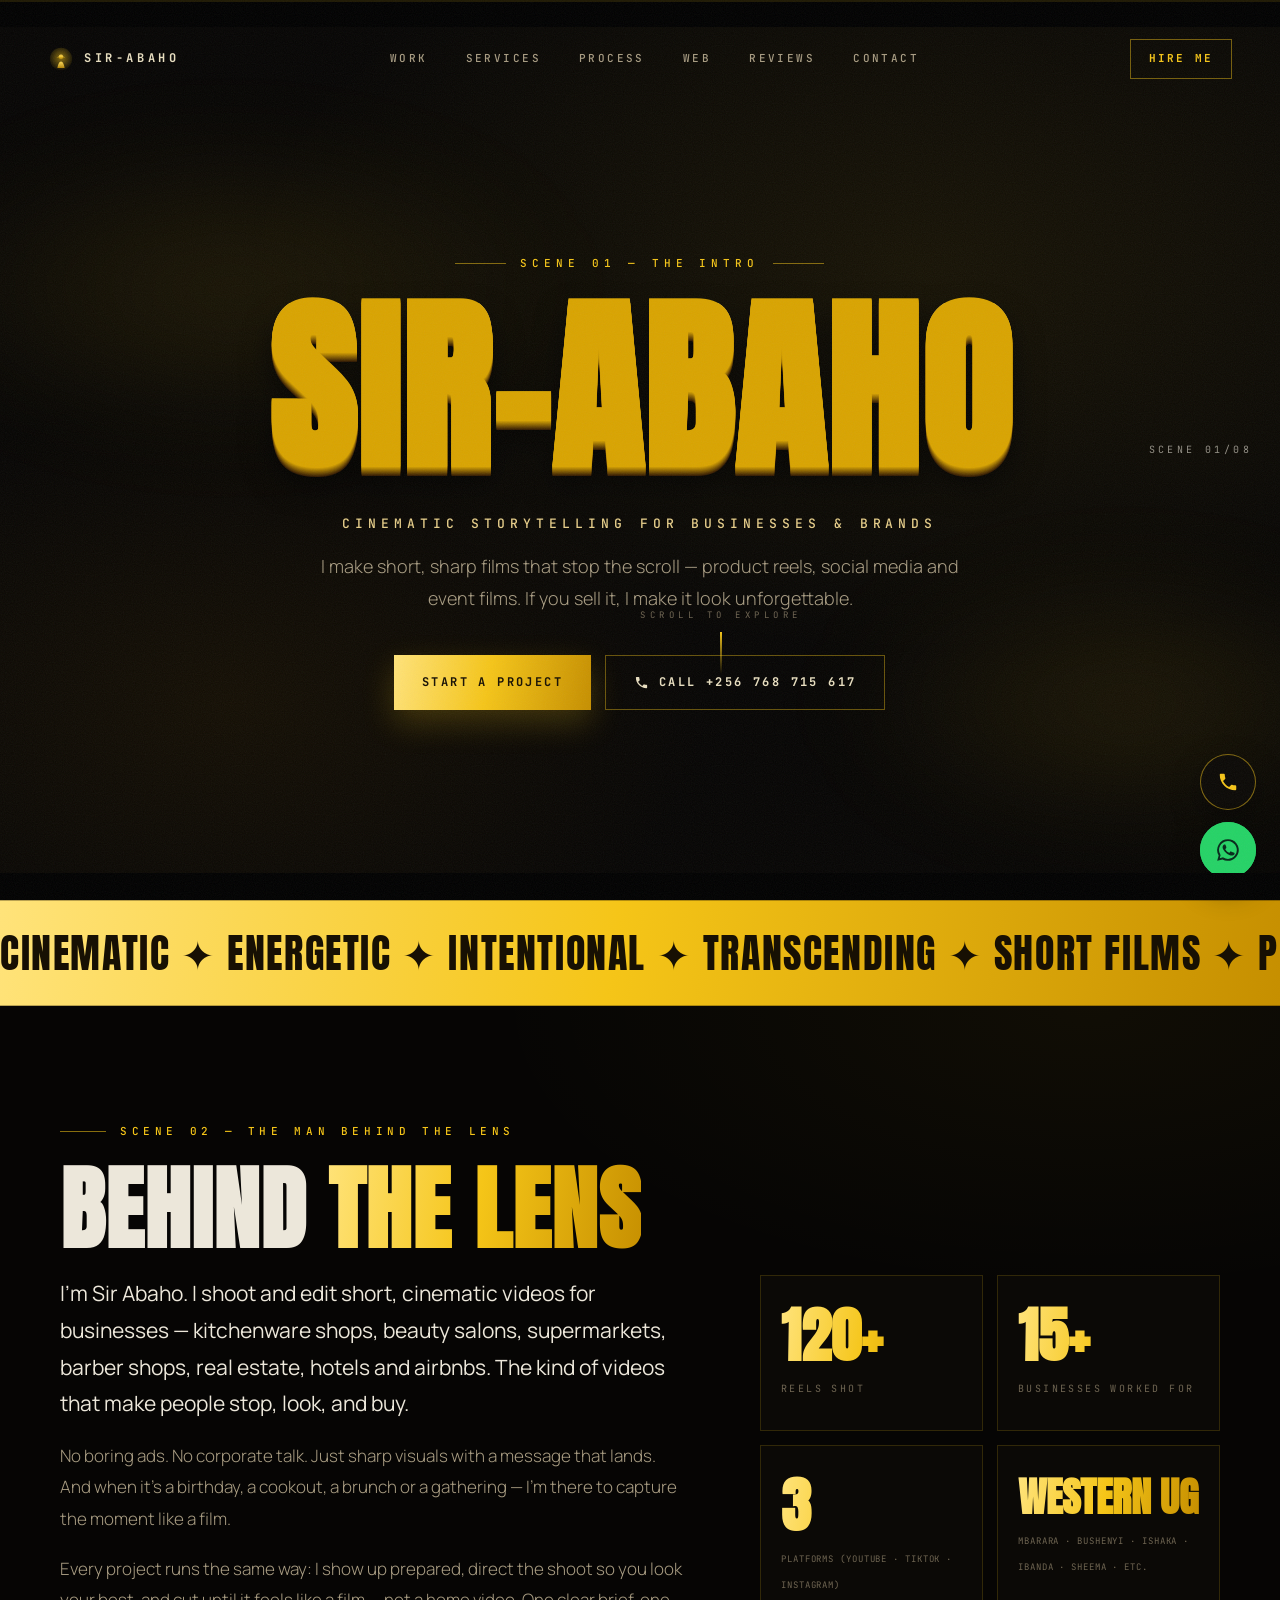
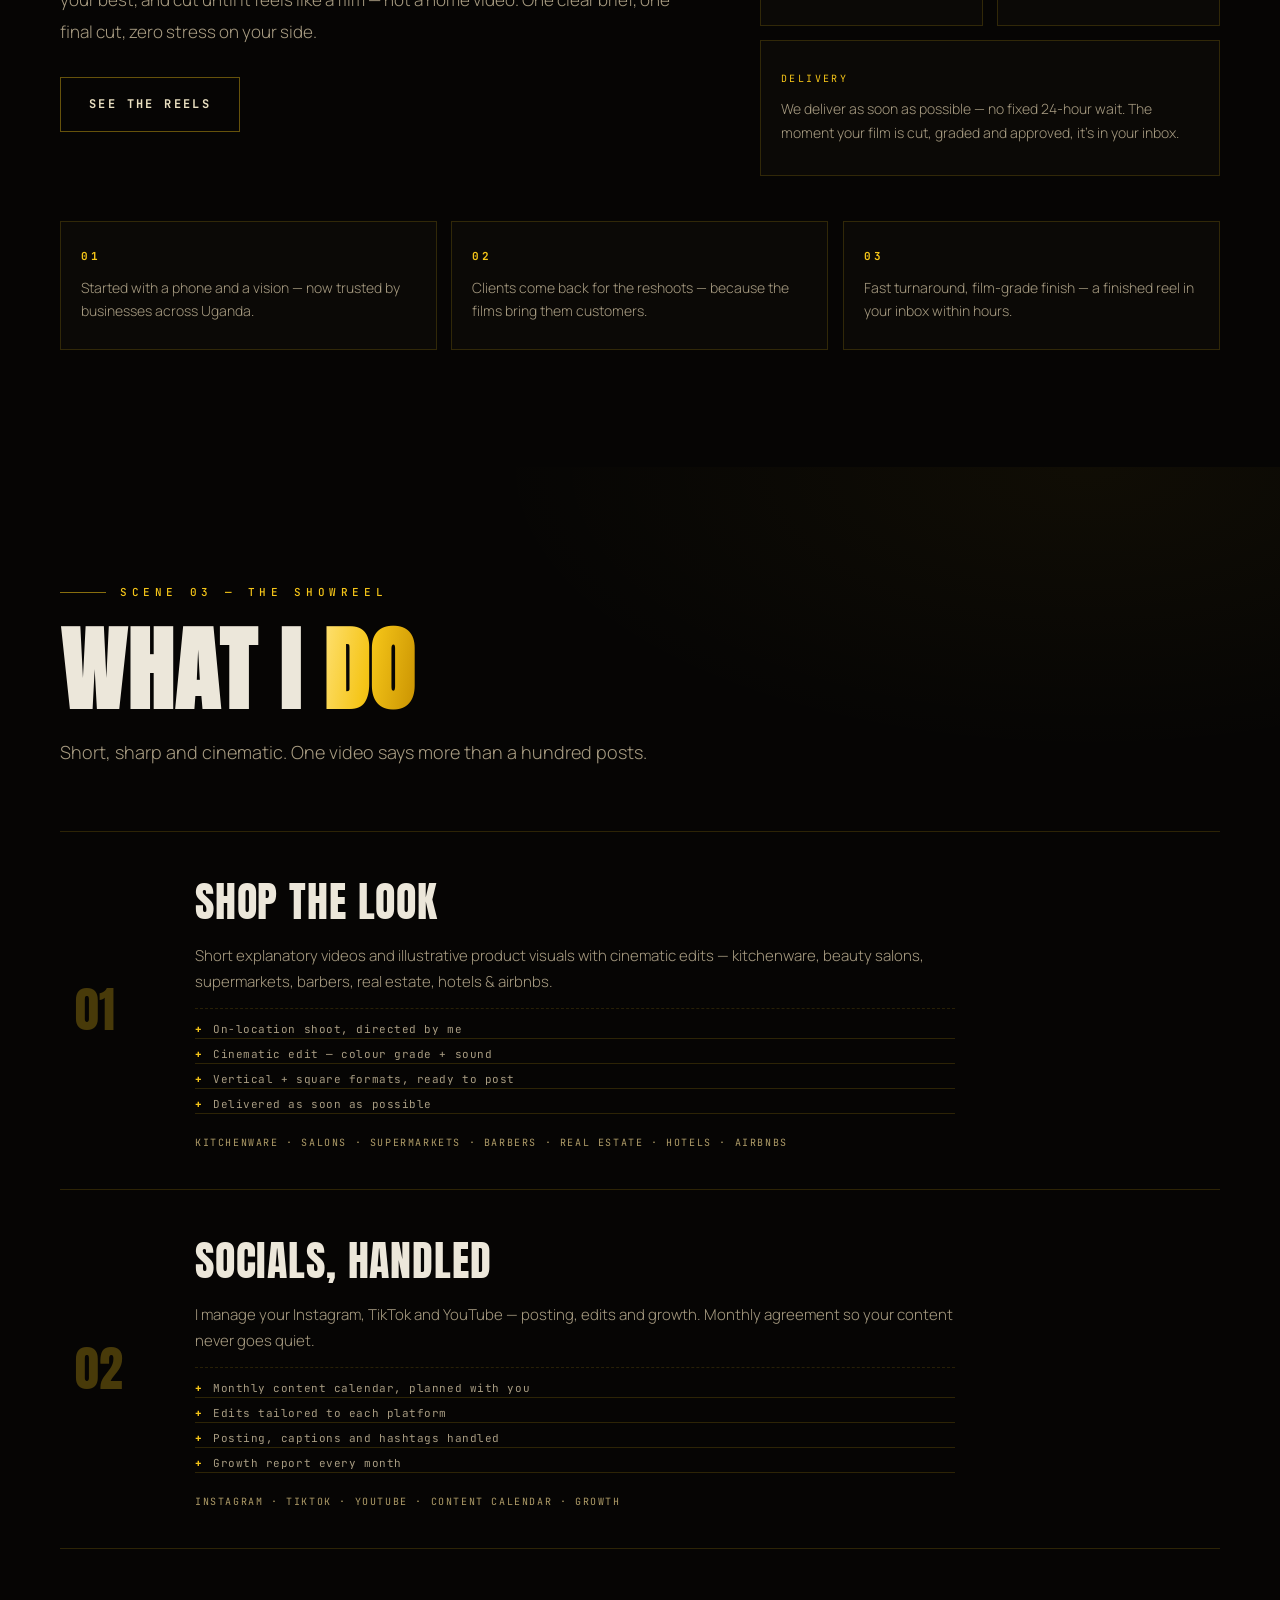
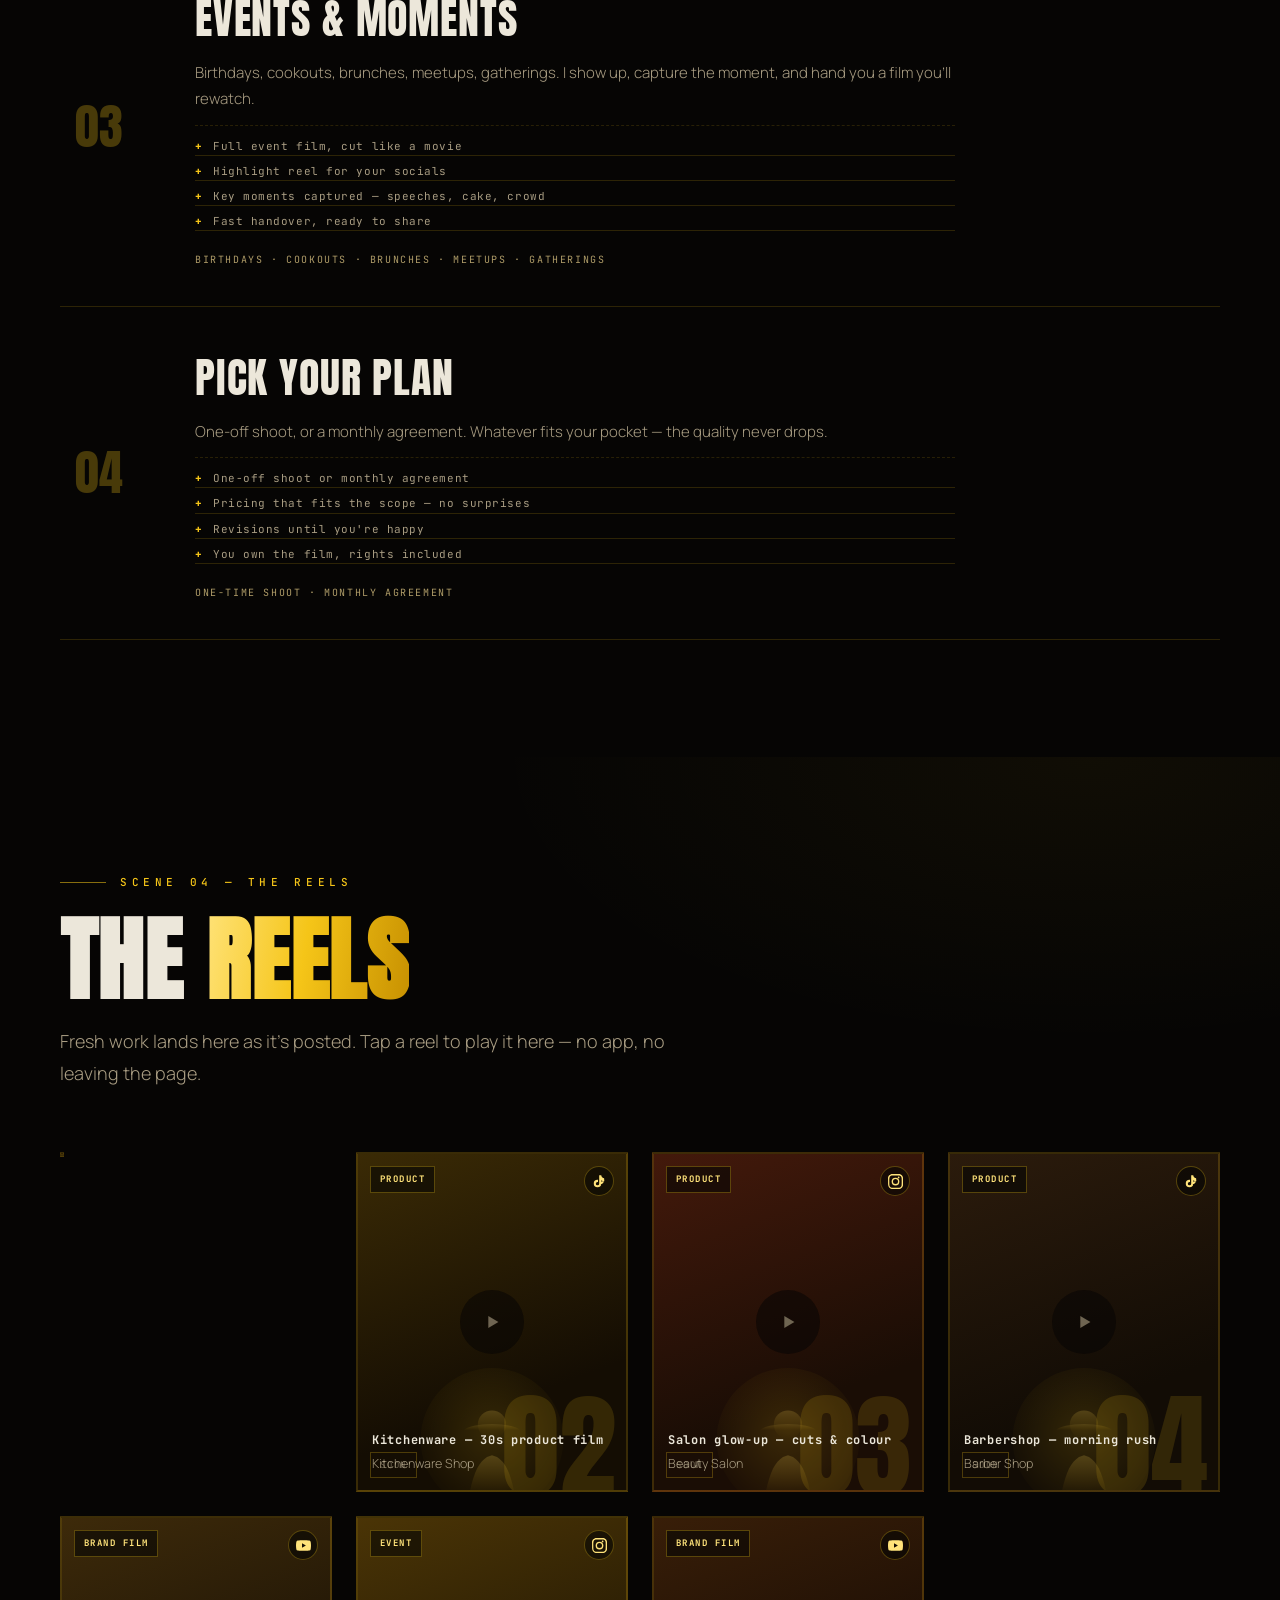
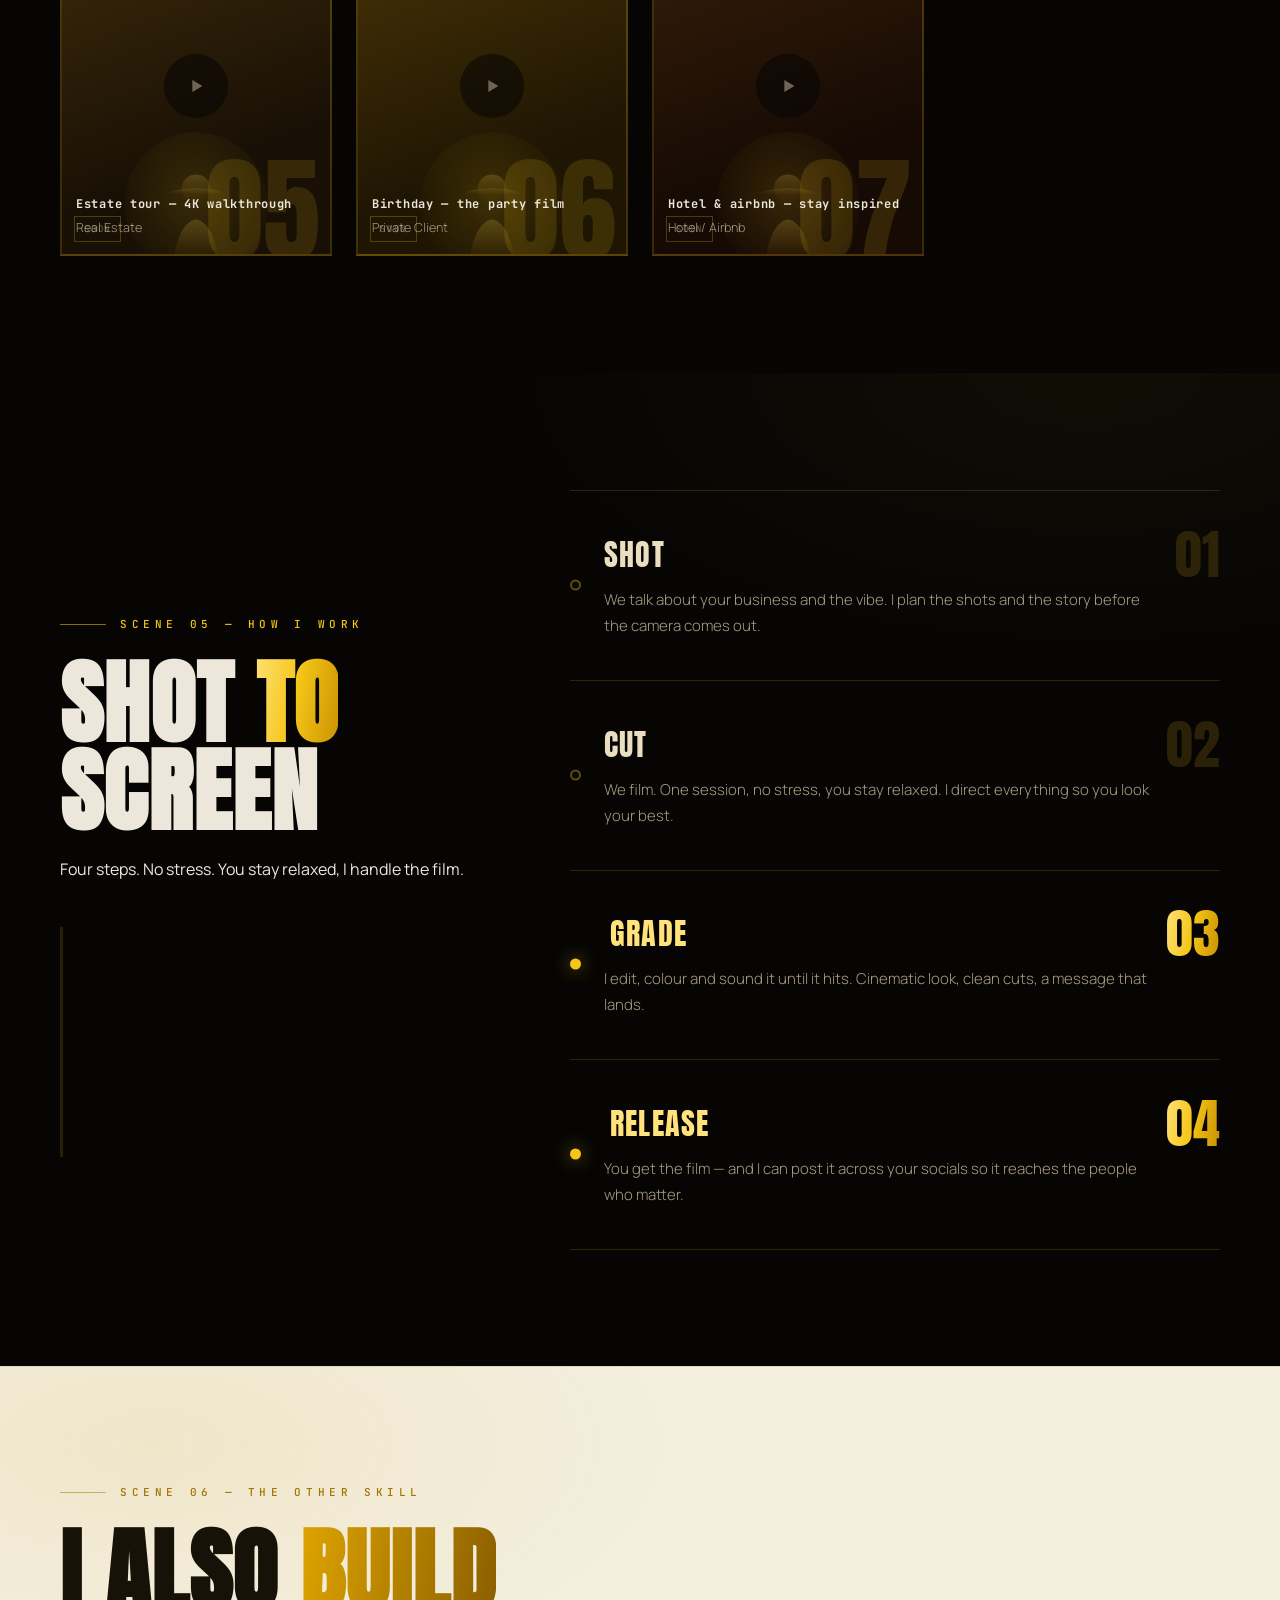
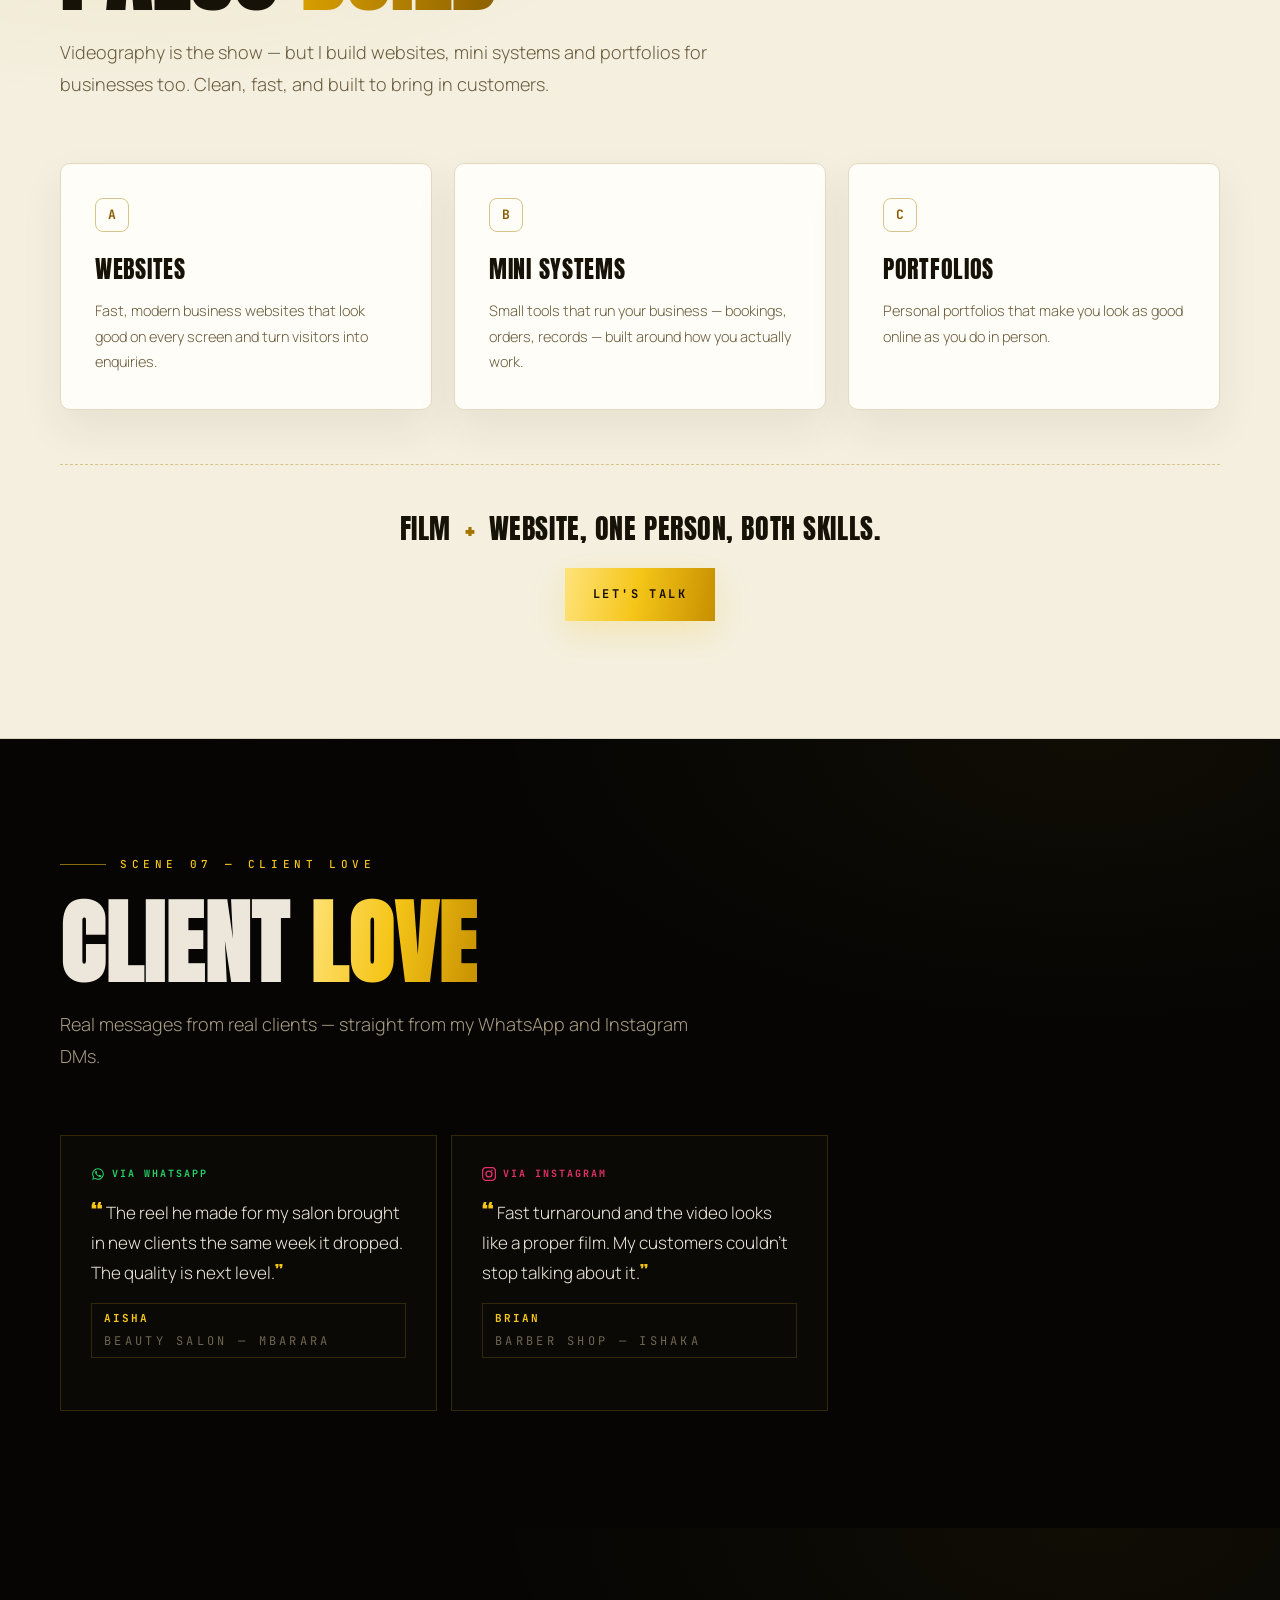
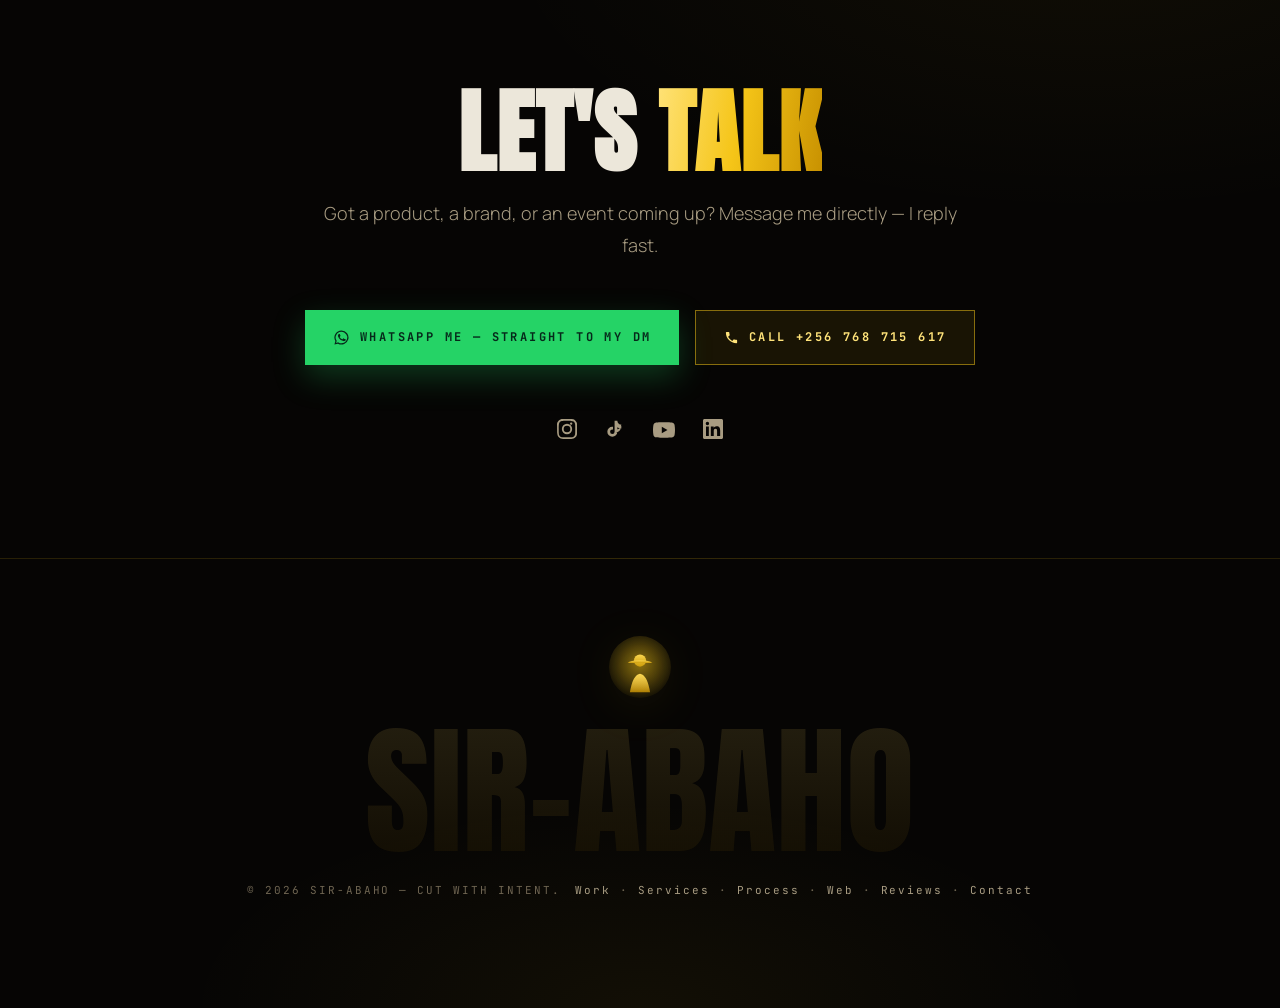
==== commit f149de29: "Reels: in-place modal player with oEmbed thumbnails" ====
--- a/index.html
+++ b/index.html
@@ -256,7 +256,7 @@
       <div class="wrap">
         <div class="section__meta reveal">SCENE 04 — THE REELS</div>
         <h2 class="section__title reveal">THE <span class="grad">REELS</span></h2>
-        <p class="section__lead reveal">Fresh work lands here as it's posted. Tap a reel to watch it on the platform.</p>
+        <p class="section__lead reveal">Fresh work lands here as it's posted. Tap a reel to play it here — no app, no leaving the page.</p>
         <div class="work__grid" id="reelGrid" aria-live="polite"></div>
       </div>
     </section>
@@ -404,5 +404,25 @@
   <script src="js/videos.js"></script>
   <script src="js/site-data.js"></script>
   <script src="js/main.js"></script>
+
+  <!-- ============ REEL MODAL (populated by main.js) ============ -->
+  <div class="reel-modal" id="reelModal" aria-hidden="true" hidden>
+    <div class="reel-modal__backdrop" data-reel-close></div>
+    <div class="reel-modal__dialog" role="dialog" aria-modal="true" aria-labelledby="reelModalTitle">
+      <button class="reel-modal__close" type="button" data-reel-close aria-label="Close reel">
+        <svg viewBox="0 0 24 24" aria-hidden="true"><path fill="none" stroke="currentColor" stroke-width="2" stroke-linecap="round" d="M6 6l12 12M18 6L6 18"/></svg>
+      </button>
+      <div class="reel-modal__player" id="reelModalPlayer" aria-live="polite"></div>
+      <div class="reel-modal__meta">
+        <div class="reel-modal__title" id="reelModalTitle"></div>
+        <div class="reel-modal__sub">
+          <span class="reel-modal__client" id="reelModalClient"></span>
+          <span class="reel-modal__sep" aria-hidden="true">·</span>
+          <span class="reel-modal__platform" id="reelModalPlatform"></span>
+        </div>
+        <a class="reel-modal__fallback" id="reelModalFallback" href="#" target="_blank" rel="noopener">Open on <span id="reelModalFallbackName">the platform</span> →</a>
+      </div>
+    </div>
+  </div>
 </body>
 </html>
--- a/css/style.css
+++ b/css/style.css
@@ -882,3 +882,334 @@
   .stat::before { animation: none !important; }  /* kill the staggered reveal sweep (animation-delay is not zeroed by the block above) */
   .preloader.is-done { transform: translateY(-101%); transition: none; }
 }
+
+/* ============================================================
+   REVIEW PAGE  (review.html — 2-question client feedback form)
+   Self-contained: delete this block AND review.html to remove.
+   Form posts to formsubmit.co/paulabaho747@gmail.com.
+   ============================================================ */
+
+.review-page {
+  /* identical base to the main site — no nav, no scene counter,
+     no preloader, no letterbox. Just the form. */
+  min-height: 100vh;
+  display: flex;
+  flex-direction: column;
+  justify-content: center;
+  padding: clamp(40px, 8vh, 90px) var(--pad-x) clamp(60px, 10vh, 120px);
+}
+
+.review {
+  width: 100%;
+  max-width: 720px;
+  margin: 0 auto;
+}
+
+.review__back {
+  display: inline-block;
+  font-family: var(--font-mono);
+  font-size: 11px;
+  letter-spacing: .28em;
+  text-transform: uppercase;
+  color: var(--muted);
+  margin-bottom: clamp(32px, 6vh, 60px);
+  transition: color .25s ease, transform .25s ease;
+}
+.review__back:hover { color: var(--gold); transform: translateX(-3px); }
+
+.review__head { margin-bottom: clamp(40px, 7vh, 70px); }
+
+.review__meta {
+  display: inline-block;
+  font-family: var(--font-mono);
+  font-size: 11px;
+  letter-spacing: .3em;
+  text-transform: uppercase;
+  color: var(--gold);
+  margin-bottom: 22px;
+  padding: 6px 12px;
+  border: 1px solid var(--line);
+}
+
+.review__title {
+  font-family: var(--font-display);
+  font-weight: 400;
+  text-transform: uppercase;
+  font-size: clamp(48px, 9vw, 96px);
+  line-height: .92;
+  letter-spacing: -.01em;
+  margin-bottom: 22px;
+  color: var(--text);
+}
+
+.review__lead {
+  font-size: clamp(15px, 1.5vw, 18px);
+  line-height: 1.65;
+  color: var(--muted);
+  max-width: 56ch;
+}
+
+.review__form {
+  display: flex;
+  flex-direction: column;
+  gap: clamp(28px, 4vh, 44px);
+}
+
+/* honeypot — keep it out of layout, screenreaders, and tab order */
+.hp { position: absolute !important; left: -9999px !important; opacity: 0 !important; pointer-events: none; }
+
+.field {
+  display: flex;
+  flex-direction: column;
+  gap: 10px;
+  position: relative;
+}
+
+.field__label {
+  display: flex;
+  align-items: baseline;
+  gap: 14px;
+}
+
+.field__num {
+  font-family: var(--font-mono);
+  font-size: 12px;
+  letter-spacing: .18em;
+  color: var(--gold);
+  font-weight: 700;
+  flex-shrink: 0;
+}
+
+.field__q {
+  font-family: var(--font-display);
+  font-weight: 400;
+  text-transform: uppercase;
+  font-size: clamp(20px, 2.6vw, 28px);
+  line-height: 1.15;
+  letter-spacing: .005em;
+  color: var(--text);
+}
+
+.field__hint {
+  font-size: 14px;
+  line-height: 1.55;
+  color: var(--muted);
+  margin-top: -2px;
+  padding-left: 38px;  /* align under .field__q, after the number column */
+}
+
+.field textarea {
+  margin-top: 4px;
+  padding-left: 38px;  /* same as hint — line up under the question text */
+  width: 100%;
+  background: var(--ink);
+  border: 1px solid var(--line);
+  border-radius: 0;
+  color: var(--text);
+  font-family: var(--font-body);
+  font-size: 16px;
+  line-height: 1.55;
+  padding: 16px 18px 18px;
+  resize: vertical;
+  min-height: 96px;
+  transition: border-color .25s ease, background .25s ease, box-shadow .25s ease;
+  caret-color: var(--gold);
+}
+
+.field textarea::placeholder { color: var(--faint); }
+
+.field textarea:hover {
+  border-color: rgba(245, 197, 24, .35);
+}
+
+.field textarea:focus {
+  outline: none;
+  border-color: var(--gold);
+  background: var(--ink-2);
+  box-shadow: 0 0 0 3px rgba(245, 197, 24, .12);
+}
+
+.field textarea:invalid:not(:placeholder-shown) {
+  border-color: rgba(245, 197, 24, .25);  /* not full red — gold brand language */
+}
+
+.field__count {
+  position: absolute;
+  right: 0;
+  bottom: -22px;
+  font-family: var(--font-mono);
+  font-size: 10px;
+  letter-spacing: .12em;
+  color: var(--faint);
+}
+.field__count.is-warn { color: var(--gold); }
+
+.review__actions {
+  display: flex;
+  flex-direction: column;
+  align-items: flex-start;
+  gap: 14px;
+  margin-top: 18px;
+}
+
+.review__actions .btn { min-width: 200px; }
+.review__actions .btn:disabled { opacity: .55; cursor: not-allowed; transform: none; box-shadow: none; }
+
+.review__small {
+  font-family: var(--font-mono);
+  font-size: 10px;
+  letter-spacing: .18em;
+  text-transform: uppercase;
+  color: var(--faint);
+  max-width: 50ch;
+  line-height: 1.7;
+}
+
+/* On narrow viewports, drop the column alignment for hint + textarea so they fill the row */
+@media (max-width: 540px) {
+  .field__hint,
+  .field textarea { padding-left: 0; }
+  .field__count { right: 4px; }
+}
+
+/* Reveal on this page: just fade + small rise (no IntersectionObserver in main.js) */
+@media (prefers-reduced-motion: no-preference) {
+  .review-page .reveal {
+    opacity: 0;
+    transform: translateY(12px);
+    animation: reviewIn .9s var(--ease) forwards;
+  }
+  .review-page .reveal:nth-of-type(1) { animation-delay: .05s; }
+  .review-page .reveal:nth-of-type(2) { animation-delay: .18s; }
+  .review-page .reveal:nth-of-type(3) { animation-delay: .31s; }
+  .review-page .reveal:nth-of-type(4) { animation-delay: .44s; }
+  @keyframes reviewIn {
+    to { opacity: 1; transform: none; }
+  }
+}
+@media (prefers-reduced-motion: reduce) {
+  .review-page .reveal { opacity: 1; transform: none; animation: none; }
+}
+
+/* Small-screen padding bump so the form has breathing room on phones */
+@media (max-width: 420px) {
+  .review-page { padding-left: 18px; padding-right: 18px; }
+}
+
+/* ============================================================
+   REEL THUMBNAIL  (real image on top of the gradient)
+   When the .reel__thumb <img> loads, the .reel__visual--has-thumb
+   class hides the gradient + the FIG watermark so the photo
+   stands alone. Falls back to the original gradient if no thumb.
+   ============================================================ */
+.reel__thumb {
+  position: absolute; inset: 0; width: 100%; height: 100%; object-fit: cover;
+  z-index: 0; opacity: 0; transition: opacity .45s ease;
+  background: linear-gradient(160deg, var(--g1, #3a2a05), var(--g2, #140d03));
+}
+.reel__visual--has-thumb .reel__thumb { opacity: 1; }
+.reel__visual--has-thumb { background: #000; }
+.reel__visual--has-thumb .reel__fig { opacity: .08; }
+
+/* ============================================================
+   REEL MODAL  (in-place player — opens on card click)
+   Self-contained: delete this block + the modal markup in
+   index.html to fall back to the "open in new tab" behavior.
+   ============================================================ */
+body.modal-open { overflow: hidden; }
+
+.reel-modal {
+  position: fixed; inset: 0; z-index: 500;
+  display: flex; align-items: center; justify-content: center;
+  padding: clamp(16px, 4vw, 48px);
+  background: rgba(6, 5, 4, .78);
+  backdrop-filter: blur(8px);
+  -webkit-backdrop-filter: blur(8px);
+}
+.reel-modal[hidden] { display: none; }
+
+.reel-modal__backdrop {
+  position: absolute; inset: 0;
+  cursor: pointer;
+}
+
+.reel-modal__dialog {
+  position: relative;
+  z-index: 1;
+  width: 100%;
+  max-width: 420px;
+  max-height: calc(100vh - 32px);
+  display: flex; flex-direction: column;
+  background: var(--ink);
+  border: 1px solid var(--line);
+  box-shadow: 0 30px 80px rgba(0, 0, 0, .65), 0 0 0 1px rgba(245, 197, 24, .08);
+  animation: reelModalIn .35s var(--ease);
+}
+@keyframes reelModalIn {
+  from { opacity: 0; transform: translateY(10px) scale(.98); }
+  to   { opacity: 1; transform: none; }
+}
+@media (prefers-reduced-motion: reduce) {
+  .reel-modal__dialog { animation: none; }
+}
+
+.reel-modal__close {
+  position: absolute; top: -1px; right: -1px; z-index: 5;
+  width: 40px; height: 40px;
+  display: grid; place-items: center;
+  background: var(--ink-2);
+  color: var(--text);
+  border: 1px solid var(--line);
+  border-top: 0; border-right: 0;
+  cursor: pointer;
+  transition: color .2s ease, background .2s ease;
+}
+.reel-modal__close:hover { color: var(--gold); background: var(--ink); }
+.reel-modal__close svg { width: 18px; height: 18px; }
+.reel-modal__close:focus-visible { outline: 2px solid var(--gold); outline-offset: -3px; }
+
+.reel-modal__player {
+  position: relative;
+  width: 100%;
+  /* 9:16 portrait — matches TikTok/IG reels */
+  aspect-ratio: 9 / 16;
+  background: #000;
+  display: flex; align-items: center; justify-content: center;
+  overflow: hidden;
+}
+.reel-modal__iframe {
+  position: absolute; inset: 0;
+  width: 100%; height: 100%;
+  border: 0;
+}
+.reel-modal__empty {
+  font-family: var(--font-mono); font-size: 12px; letter-spacing: .14em;
+  text-transform: uppercase; color: var(--faint);
+  padding: 20px; text-align: center;
+}
+
+.reel-modal__meta {
+  padding: 18px 20px 20px;
+  display: flex; flex-direction: column; gap: 6px;
+  border-top: 1px solid var(--line);
+}
+.reel-modal__title {
+  font-family: var(--font-mono); font-size: 13px; font-weight: 700;
+  letter-spacing: .04em; color: var(--text);
+}
+.reel-modal__sub {
+  display: flex; align-items: center; gap: 8px; flex-wrap: wrap;
+  font-size: 12.5px; color: var(--muted);
+}
+.reel-modal__sep { color: var(--faint); }
+.reel-modal__platform { color: var(--gold); font-family: var(--font-mono); font-size: 11px; letter-spacing: .14em; text-transform: uppercase; }
+.reel-modal__fallback {
+  margin-top: 8px;
+  font-family: var(--font-mono); font-size: 10.5px; letter-spacing: .18em; text-transform: uppercase;
+  color: var(--muted);
+  border-top: 1px solid var(--line);
+  padding-top: 12px;
+  transition: color .2s ease;
+}
+.reel-modal__fallback:hover { color: var(--gold); }
+.reel-modal__fallback:focus-visible { outline: 2px solid var(--gold); outline-offset: 3px; }
